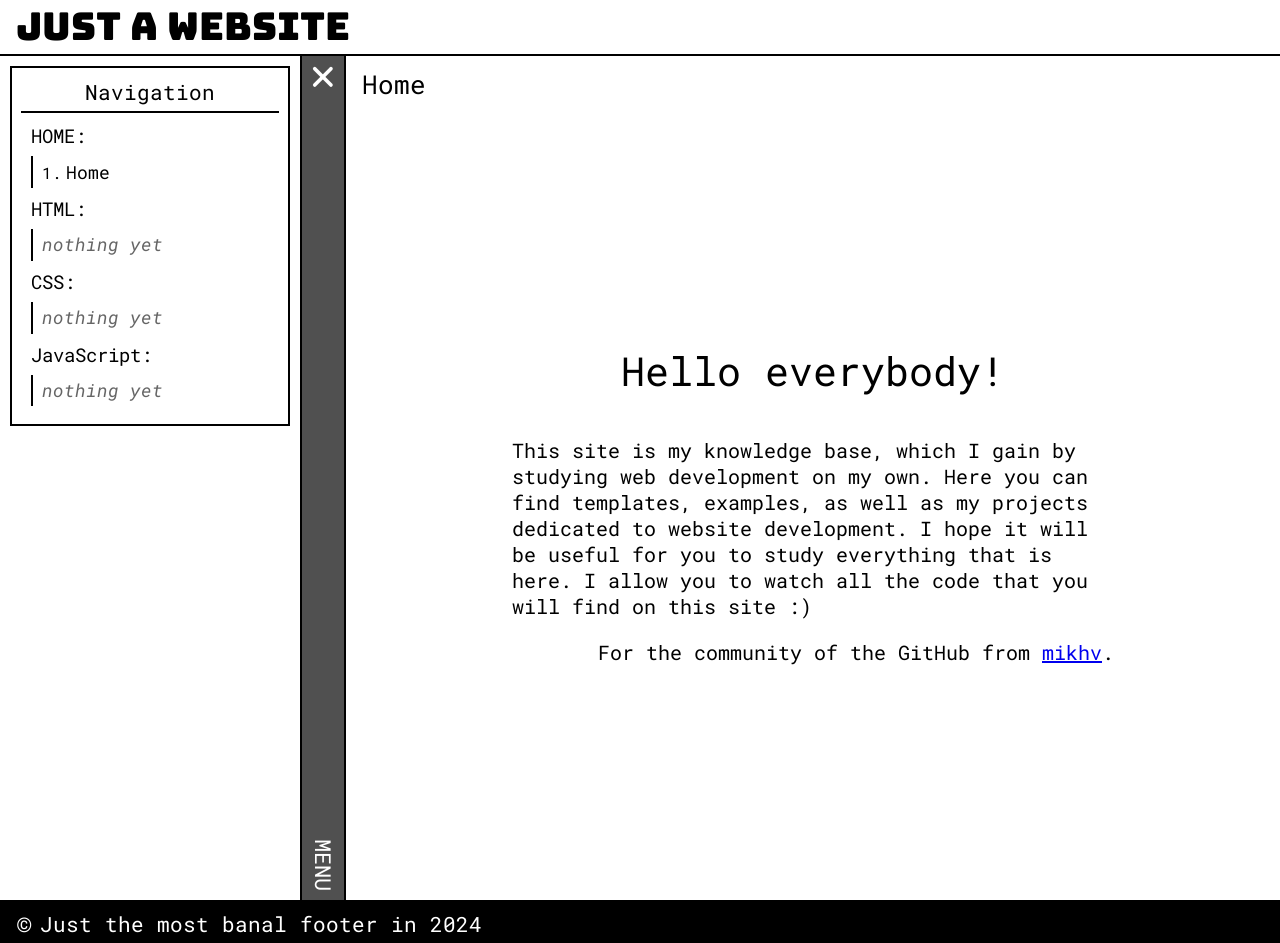
==== index.html @ 65122bac "Init commit" ====
<!DOCTYPE html>
<html lang="en">
<head>
    <meta charset="UTF-8">
    <meta name="viewport" content="width=device-width, initial-scale=1.0">
    <title>It's just a website</title>
</head>
<body>
    <script src="scripts/index.js"></script>
</body>
</html>
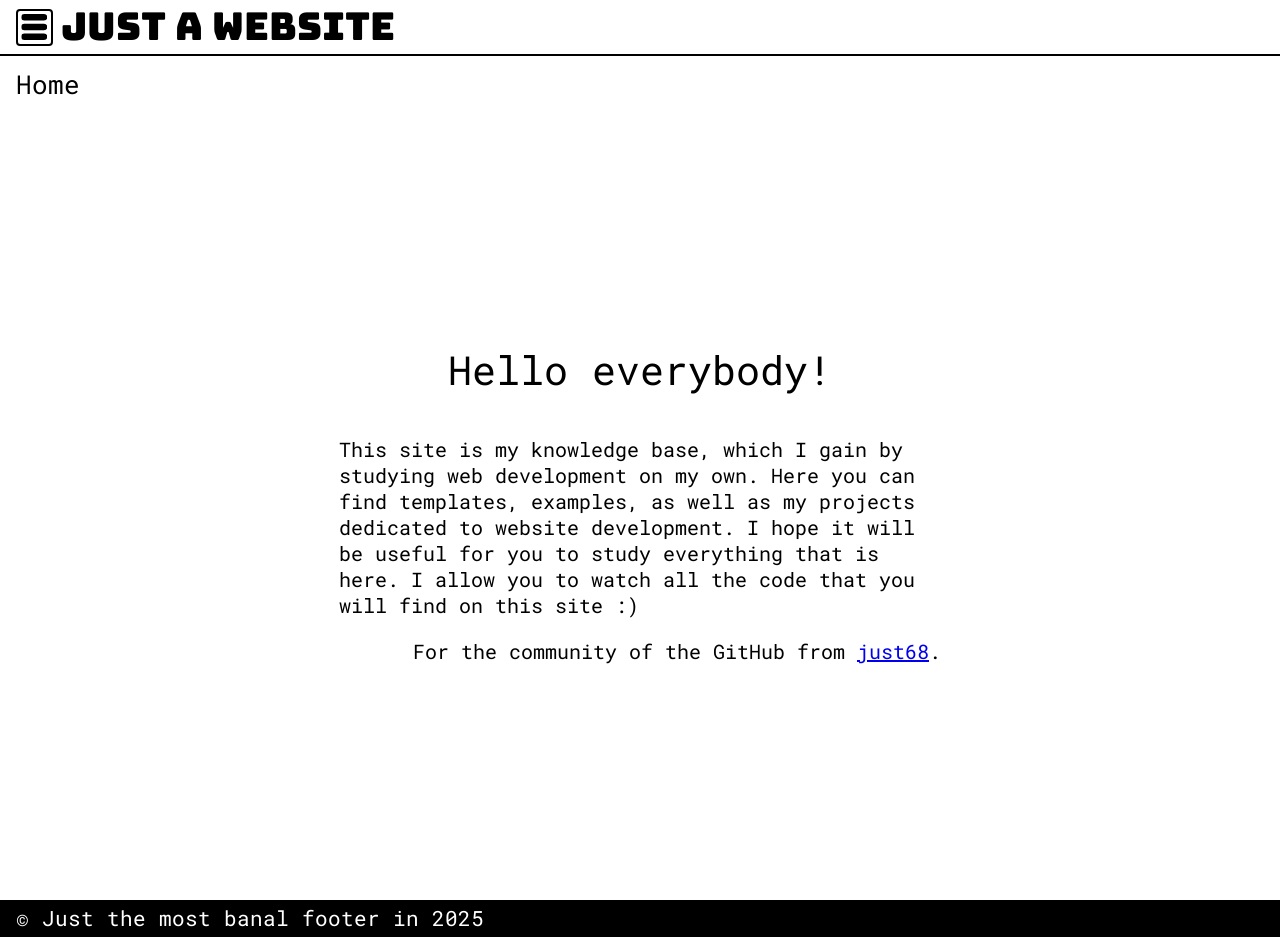
==== commit 898d0bf1: "The big update" ====
--- a/index.html
+++ b/index.html
@@ -1,11 +1,50 @@
-<!DOCTYPE html>
-<html lang="en">
-<head>
-    <meta charset="UTF-8">
-    <meta name="viewport" content="width=device-width, initial-scale=1.0">
-    <title>It's just a website</title>
-</head>
-<body>
-    <script src="scripts/index.js"></script>
-</body>
+<!DOCTYPE html>
+<html lang="en">
+<head>
+    <link rel="apple-touch-icon" sizes="180x180" href="assets/icons/favicon/apple-touch-icon.png">
+    <link rel="icon" type="image/png" sizes="32x32" href="assets/icons/favicon/favicon-32x32.png">
+    <link rel="icon" type="image/png" sizes="16x16" href="assets/icons/favicon/favicon-16x16.png">
+    <link rel="manifest" href="assets/icons/favicon/site.webmanifest">
+    <link rel="preconnect" href="https://fonts.googleapis.com">
+    <link rel="preconnect" href="https://fonts.gstatic.com" crossorigin>
+    <link href="https://fonts.googleapis.com/css2?family=Bungee&family=Roboto+Mono:ital,wght@0,100..700;1,100..700&display=swap" rel="stylesheet">
+    <link rel="stylesheet" href="styles/main.css">
+    <link rel="stylesheet" href="styles/pages_style.css">
+    <link rel="stylesheet" class="page-link-elem">
+    <meta charset="UTF-8">
+    <meta name="viewport" content="width=device-width, initial-scale=1.0">
+    <title>It`s just a website</title>
+</head>
+<body>
+    <header>
+        <div class="header-inner">
+            <div class="header-inner__sidebar-toggle">
+                <img src="assets/icons/close_menu_icon_24.svg" alt class="sidebar-toggle__icon sidebar-toggle__close-icon">
+                <img src="assets/icons/menu_icon_24.svg" alt class="sidebar-toggle__icon sidebar-toggle__open-icon">
+            </div>
+            <p class="header-inner__logo">JUST A WEBSITE</p>
+        </div>
+        <div class="header-inner-shadow"></div>
+    </header>
+    <main>
+        <aside class="sidebar">
+            <div class="sidebar__section">
+                <p class="sidebar-section__title">Navigation</p>
+                <nav class="sidebar-section__inner nav"></nav>
+                <p class="sidebar-section__info">sections are updated over time</p>
+            </div>
+        </aside>
+        <div class="sidebar-shadow"></div>
+        <div class="page-wrapper">
+            <div class="page-wrapper__page">
+                <p class="page-wrapper__page-title"></p>
+                <div class="page-wrapper__page-content"></div>
+            </div>
+            <footer>
+                <p class="copyright">&copy; Just the most banal footer in 2025</p>
+            </footer>
+        </div>
+    </main>
+    <script src="scripts/index.js" type="module"></script>
+</body>
 </html>
--- a/styles/main.css
+++ b/styles/main.css
@@ -0,0 +1,194 @@
+/* common */
+* {
+  box-sizing: border-box;
+}
+html {
+  font-family: "Roboto Mono", monospace;
+  font-optical-sizing: auto;
+  font-weight: 400;
+  font-style: normal;
+}
+body, p {
+  margin: 0;
+}
+/* header */
+.header-inner {
+  position: fixed;
+  top: 0;
+  left: 0;
+  width: 100%;
+  display: flex;
+  flex-direction: row;
+  justify-content: flex-start;
+  align-items: center;
+  padding: 0.5em 1em;
+  background-color: rgb(255, 255, 255);
+  border-bottom: 2px solid rgb(0, 0, 0);
+  z-index: 999;
+}
+.header-inner__sidebar-toggle {
+  display: flex;
+  flex-direction: row;
+  width: 2.3em;
+  height: 2.3em;
+  margin-right: 0.5em;
+  border: 2px solid rgb(255, 255, 255);
+  border-radius: 4px;
+  transition: border 0.2s ease-in-out;
+  overflow: hidden;
+}
+.header-inner__sidebar-toggle:hover {
+  cursor: pointer;
+}
+.sidebar-toggle__icon {
+  width: auto;
+  height: 100%;
+  padding: 0.2em;
+  transition: transform 0.2s ease-in-out;
+}
+.header-inner__logo {
+  line-height: 1;
+  font-family: "Bungee", sans-serif;
+  font-weight: 400;
+  font-style: normal;
+  font-size: 2.4em;
+}
+/* main */
+main {
+  display: flex;
+  flex-direction: row;
+}
+.sidebar {
+  position: fixed;
+  width: 350px;
+  padding: 1em;
+  background-color: rgb(255, 255, 255);
+  border-right: 2px solid rgb(0, 0, 0);
+  transition: left 0.2s ease-in-out;
+  z-index: 99;
+  overflow-y: auto;
+}
+.sidebar-shadow {
+  transition: width 0.2s ease-in-out;
+}
+.sidebar__section {
+  margin-bottom: 1em;
+  border: 2px solid rgb(0, 0, 0);
+}
+.sidebar-section__title {
+  text-align: center;
+  padding: 0.35em 0.5em;
+  line-height: 1;
+  font-size: 1.4em;
+  font-weight: 600;
+  border-bottom: 2px solid rgb(0, 0, 0);
+}
+.sidebar-section__inner {
+  padding: 0.75em;
+}
+.sidebar-section__info {
+  margin-bottom: 1.25em;
+  padding: 0 1.25em;
+  text-align: center;
+  font-size: 0.7em;
+  opacity: 0.6;
+}
+.sidebar-section__info::before {
+  content: "(";
+}
+.sidebar-section__info::after {
+  content: ")";
+}
+.nav-list__title {
+  font-size: 1.2em;
+}
+.nav-list__title::after {
+  content: ':';
+}
+.nav-list__inner {
+  margin: 0.5em 0;
+  padding-left: 0.6em;
+  list-style-position: inside;
+  counter-reset: list;
+  border-left: 2px solid rgb(0, 0, 0);
+}
+.nav-list__inner-item {
+  padding: 0.25em 0;
+  font-size: 1.1em;
+  counter-increment: list;
+}
+.nav-list__inner-item:hover {
+  cursor: pointer;
+  text-decoration: underline;
+  transition: 0.2s ease-in-out;
+}
+.nav-list__inner-item::marker {
+  content: counter(list) '.';
+  font-size: 0.9em;
+}
+.nav-list__inner-item::before {
+  content: '';
+  display: inline-block;
+  width: 0.2em;
+}
+.nav-list__inner-item_inactive {
+  padding: 0.25em 0;
+  font-size: 1.1em;
+  opacity: 0.6;
+}
+.nav-list__inner-item_inactive:hover {
+  cursor: default;
+  text-decoration: none;
+}
+.nav-list__inner-item_inactive::marker {
+  content: '';
+}
+.nav-list__inner-item_inactive::before {
+  content: '';
+  display: none;
+}
+.page-wrapper {
+  flex-grow: 1;
+  display: flex;
+  flex-direction: column;
+}
+.page-wrapper__page {
+  display: flex;
+  flex-direction: column;
+  padding: 1em;
+}
+.page-wrapper__page-title {
+  margin-bottom: 1em;
+  line-height: 1;
+  font-size: 1.6em;
+}
+.page-wrapper__page-content {
+  flex-grow: 1;
+  display: flex;
+  flex-direction: column;
+}
+/* footer */
+footer {
+  padding: 0.5em 1em;
+  background-color: rgb(0, 0, 0);
+  color: rgb(255, 255, 255);
+}
+.copyright {
+  line-height: 1;
+  font-size: 1.3em;
+  color: rgb(255, 255, 255);
+}
+/* media [320 480 768 1024 1200+] */
+@media screen and (max-width: 480px) {
+  html {
+    font-size: 12px;
+  }
+  .sidebar {
+    width: 100vw;
+  }
+}
+/* @media screen and (max-width: 480px) {
+  html {
+    font-size: 10px;
+  }
+} */
--- a/styles/pages_style.css
+++ b/styles/pages_style.css
@@ -0,0 +1,3 @@
+.page-body {
+  flex-grow: 1;
+}
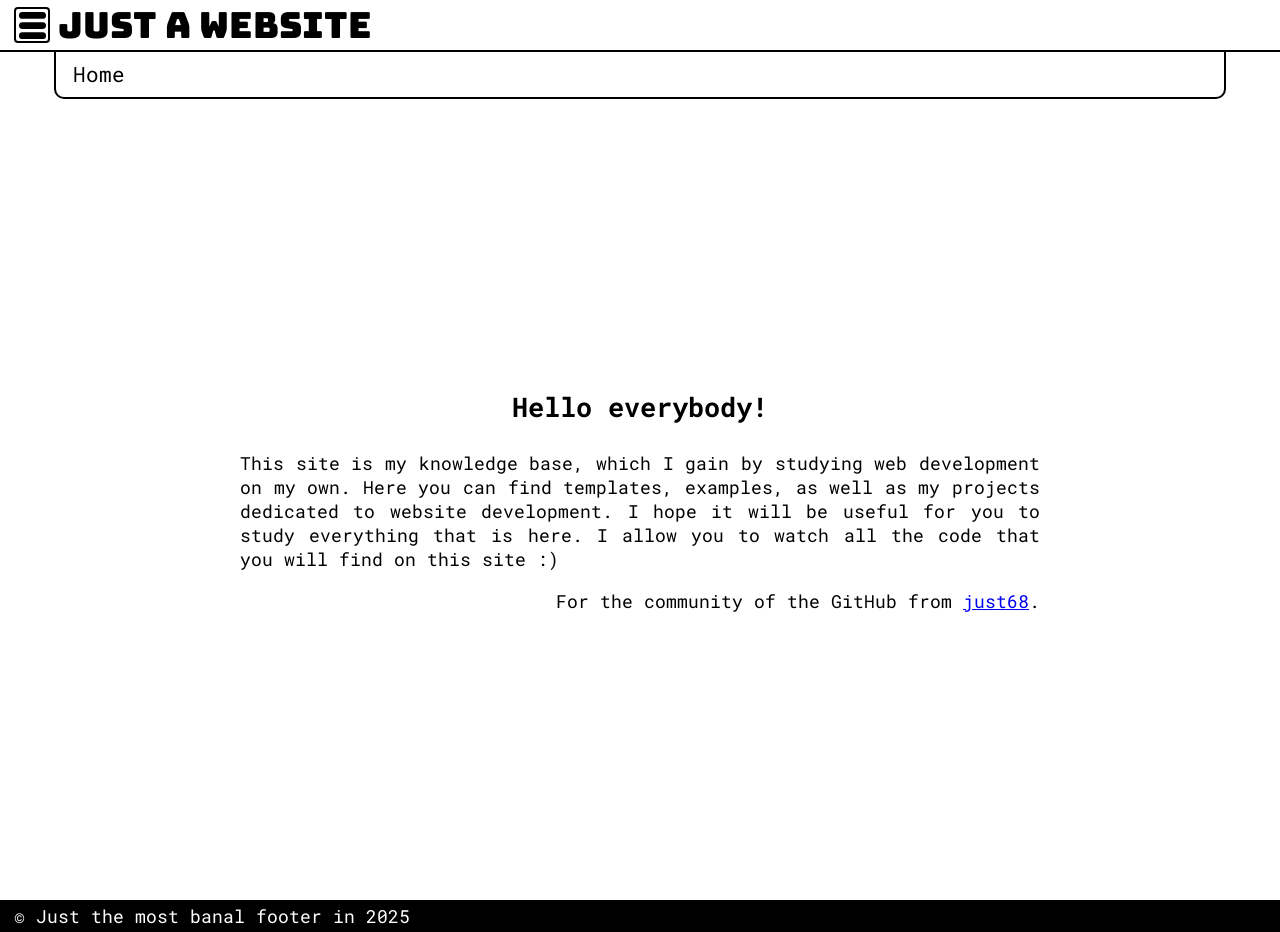
==== commit 51ed652b: "Another big update" ====
--- a/index.html
+++ b/index.html
@@ -9,35 +9,51 @@
     <link rel="preconnect" href="https://fonts.gstatic.com" crossorigin>
     <link href="https://fonts.googleapis.com/css2?family=Bungee&family=Roboto+Mono:ital,wght@0,100..700;1,100..700&display=swap" rel="stylesheet">
     <link rel="stylesheet" href="styles/main.css">
-    <link rel="stylesheet" href="styles/pages_style.css">
-    <link rel="stylesheet" class="page-link-elem">
+    <link rel="stylesheet" href="styles/pages-style.css">
+    <style class="page-styles-elem"></style>
     <meta charset="UTF-8">
     <meta name="viewport" content="width=device-width, initial-scale=1.0">
     <title>It`s just a website</title>
 </head>
 <body>
+    <div class="overlay">
+
+    </div>
     <header>
         <div class="header-inner">
             <div class="header-inner__sidebar-toggle">
-                <img src="assets/icons/close_menu_icon_24.svg" alt class="sidebar-toggle__icon sidebar-toggle__close-icon">
-                <img src="assets/icons/menu_icon_24.svg" alt class="sidebar-toggle__icon sidebar-toggle__open-icon">
+                <img src="assets/icons/close-menu-icon-24.svg" alt class="sidebar-toggle__icon sidebar-toggle__close-icon">
+                <img src="assets/icons/menu-icon-24.svg" alt class="sidebar-toggle__icon sidebar-toggle__open-icon">
             </div>
-            <p class="header-inner__logo">JUST A WEBSITE</p>
+            <h1 class="header-inner__logo">JUST A WEBSITE</h1>
         </div>
         <div class="header-inner-shadow"></div>
     </header>
     <main>
         <aside class="sidebar">
             <div class="sidebar__section">
-                <p class="sidebar-section__title">Navigation</p>
+                <h3 class="sidebar-section__title">Navigation</h3>
                 <nav class="sidebar-section__inner nav"></nav>
-                <p class="sidebar-section__info">sections are updated over time</p>
+                <h6 class="sidebar-section__info">sections are updated over time</h6>
+            </div>
+            <div class="sidebar__section">
+                <h3 class="sidebar-section__title">Contacts</h3>
+                <div class="sidebar-section__inner contacts">
+                    <div class="contacts__item">
+                        <p class="contacts__item-label">Email:</p>
+                        <p class="contacts__item-text">its.just68@mail.ru</p>
+                    </div>
+                    <div class="contacts__item">
+                        <p class="contacts__item-label">Phone:</p>
+                        <p class="contacts__item-text">haha not now bro :D</p>
+                    </div>
+                </div>
             </div>
         </aside>
         <div class="sidebar-shadow"></div>
         <div class="page-wrapper">
             <div class="page-wrapper__page">
-                <p class="page-wrapper__page-title"></p>
+                <h3 class="page-wrapper__page-title"></h3>
                 <div class="page-wrapper__page-content"></div>
             </div>
             <footer>
--- a/styles/main.css
+++ b/styles/main.css
@@ -4,11 +4,15 @@
 }
 html {
   font-family: "Roboto Mono", monospace;
+  font-size: 18px;
   font-optical-sizing: auto;
   font-weight: 400;
   font-style: normal;
 }
-body, p {
+body {
+  margin: 0;
+}
+p, a, h1, h2, h3, h4, h5, h6, li, label, strong {
   margin: 0;
 }
 /* header */
@@ -21,7 +25,7 @@
   flex-direction: row;
   justify-content: flex-start;
   align-items: center;
-  padding: 0.5em 1em;
+  padding: 0.4em 0.8em;
   background-color: rgb(255, 255, 255);
   border-bottom: 2px solid rgb(0, 0, 0);
   z-index: 999;
@@ -29,9 +33,9 @@
 .header-inner__sidebar-toggle {
   display: flex;
   flex-direction: row;
-  width: 2.3em;
-  height: 2.3em;
-  margin-right: 0.5em;
+  width: 2em;
+  height: 2em;
+  margin-right: 0.4em;
   border: 2px solid rgb(255, 255, 255);
   border-radius: 4px;
   transition: border 0.2s ease-in-out;
@@ -43,7 +47,7 @@
 .sidebar-toggle__icon {
   width: auto;
   height: 100%;
-  padding: 0.2em;
+  padding: 0.15em;
   transition: transform 0.2s ease-in-out;
 }
 .header-inner__logo {
@@ -51,7 +55,6 @@
   font-family: "Bungee", sans-serif;
   font-weight: 400;
   font-style: normal;
-  font-size: 2.4em;
 }
 /* main */
 main {
@@ -60,37 +63,41 @@
 }
 .sidebar {
   position: fixed;
-  width: 350px;
-  padding: 1em;
+  min-width: 350px;
+  max-width: 350px;
+  padding: 0.8em;
+  display: flex;
+  flex-direction: column;
+  gap: 0.8em;
   background-color: rgb(255, 255, 255);
   border-right: 2px solid rgb(0, 0, 0);
   transition: left 0.2s ease-in-out;
-  z-index: 99;
+  z-index: 999;
   overflow-y: auto;
 }
 .sidebar-shadow {
-  transition: width 0.2s ease-in-out;
+  transition: min-width 0.2s ease-in-out;
 }
 .sidebar__section {
-  margin-bottom: 1em;
   border: 2px solid rgb(0, 0, 0);
 }
 .sidebar-section__title {
   text-align: center;
-  padding: 0.35em 0.5em;
+  padding: 0.4em 0.8em;
   line-height: 1;
-  font-size: 1.4em;
-  font-weight: 600;
   border-bottom: 2px solid rgb(0, 0, 0);
 }
 .sidebar-section__inner {
-  padding: 0.75em;
+  padding: 0.8em;
+  display: flex;
+  flex-direction: column;
+  gap: 0.8em;
 }
 .sidebar-section__info {
-  margin-bottom: 1.25em;
-  padding: 0 1.25em;
   text-align: center;
-  font-size: 0.7em;
+  font-weight: normal;
+  padding: 0.8em;
+  padding-top: 0;
   opacity: 0.6;
 }
 .sidebar-section__info::before {
@@ -99,22 +106,22 @@
 .sidebar-section__info::after {
   content: ")";
 }
+/* nav */
 .nav-list__title {
-  font-size: 1.2em;
+  margin-bottom: 0.4em;
 }
 .nav-list__title::after {
   content: ':';
 }
 .nav-list__inner {
-  margin: 0.5em 0;
+  margin: 0;
   padding-left: 0.6em;
   list-style-position: inside;
   counter-reset: list;
   border-left: 2px solid rgb(0, 0, 0);
 }
 .nav-list__inner-item {
-  padding: 0.25em 0;
-  font-size: 1.1em;
+  padding: 0.3em 0;
   counter-increment: list;
 }
 .nav-list__inner-item:hover {
@@ -124,16 +131,15 @@
 }
 .nav-list__inner-item::marker {
   content: counter(list) '.';
-  font-size: 0.9em;
 }
 .nav-list__inner-item::before {
   content: '';
   display: inline-block;
-  width: 0.2em;
+  width: 0.15em;
 }
 .nav-list__inner-item_inactive {
-  padding: 0.25em 0;
-  font-size: 1.1em;
+  padding: 0.3em 0;
+  font-size: 1em;
   opacity: 0.6;
 }
 .nav-list__inner-item_inactive:hover {
@@ -147,48 +153,62 @@
   content: '';
   display: none;
 }
+/* contacts */
+.contacts__item {
+  display: flex;
+  flex-direction: row;
+  justify-content: space-between;
+  gap: 0.4em;
+}
+.contacts__item-label {
+  opacity: 0.6;
+}
+/* page */
 .page-wrapper {
   flex-grow: 1;
   display: flex;
   flex-direction: column;
 }
 .page-wrapper__page {
-  display: flex;
-  flex-direction: column;
-  padding: 1em;
+  margin: 0 auto;
+  padding: 0.8em;
+  padding-top: 0;
+  width: 100%;
+  max-width: 1200px;
+  display: flex;
+  flex-direction: column;
 }
 .page-wrapper__page-title {
-  margin-bottom: 1em;
-  line-height: 1;
-  font-size: 1.6em;
+  margin-bottom: 0.8em;
+  padding: 0.4em 0.8em;
+  font-weight: normal;
+  border-left: 2px solid rgb(0, 0, 0);
+  border-right: 2px solid rgb(0, 0, 0);
+  border-bottom: 2px solid rgb(0, 0, 0);
+  border-bottom-left-radius: 10px;
+  border-bottom-right-radius: 10px;
 }
 .page-wrapper__page-content {
   flex-grow: 1;
   display: flex;
-  flex-direction: column;
 }
 /* footer */
 footer {
-  padding: 0.5em 1em;
+  padding: 0.4em 0.8em;
   background-color: rgb(0, 0, 0);
   color: rgb(255, 255, 255);
 }
 .copyright {
   line-height: 1;
-  font-size: 1.3em;
   color: rgb(255, 255, 255);
 }
 /* media [320 480 768 1024 1200+] */
 @media screen and (max-width: 480px) {
   html {
-    font-size: 12px;
+    font-size: 15px;
   }
   .sidebar {
-    width: 100vw;
+    min-width: 100vw;
+    max-width: 100vw;
   }
-}
-/* @media screen and (max-width: 480px) {
-  html {
-    font-size: 10px;
-  }
-} */+}
--- a/styles/pages-style.css
+++ b/styles/pages-style.css
@@ -0,0 +1,14 @@
+.page-body {
+  flex-grow: 1;
+}
+.page-body > h3 {
+
+}
+.page-body > p {
+  text-align: justify;
+  margin: 0.8em 0;
+}
+.page-body > p span {
+  display: inline-block;
+  width: 1em;
+}
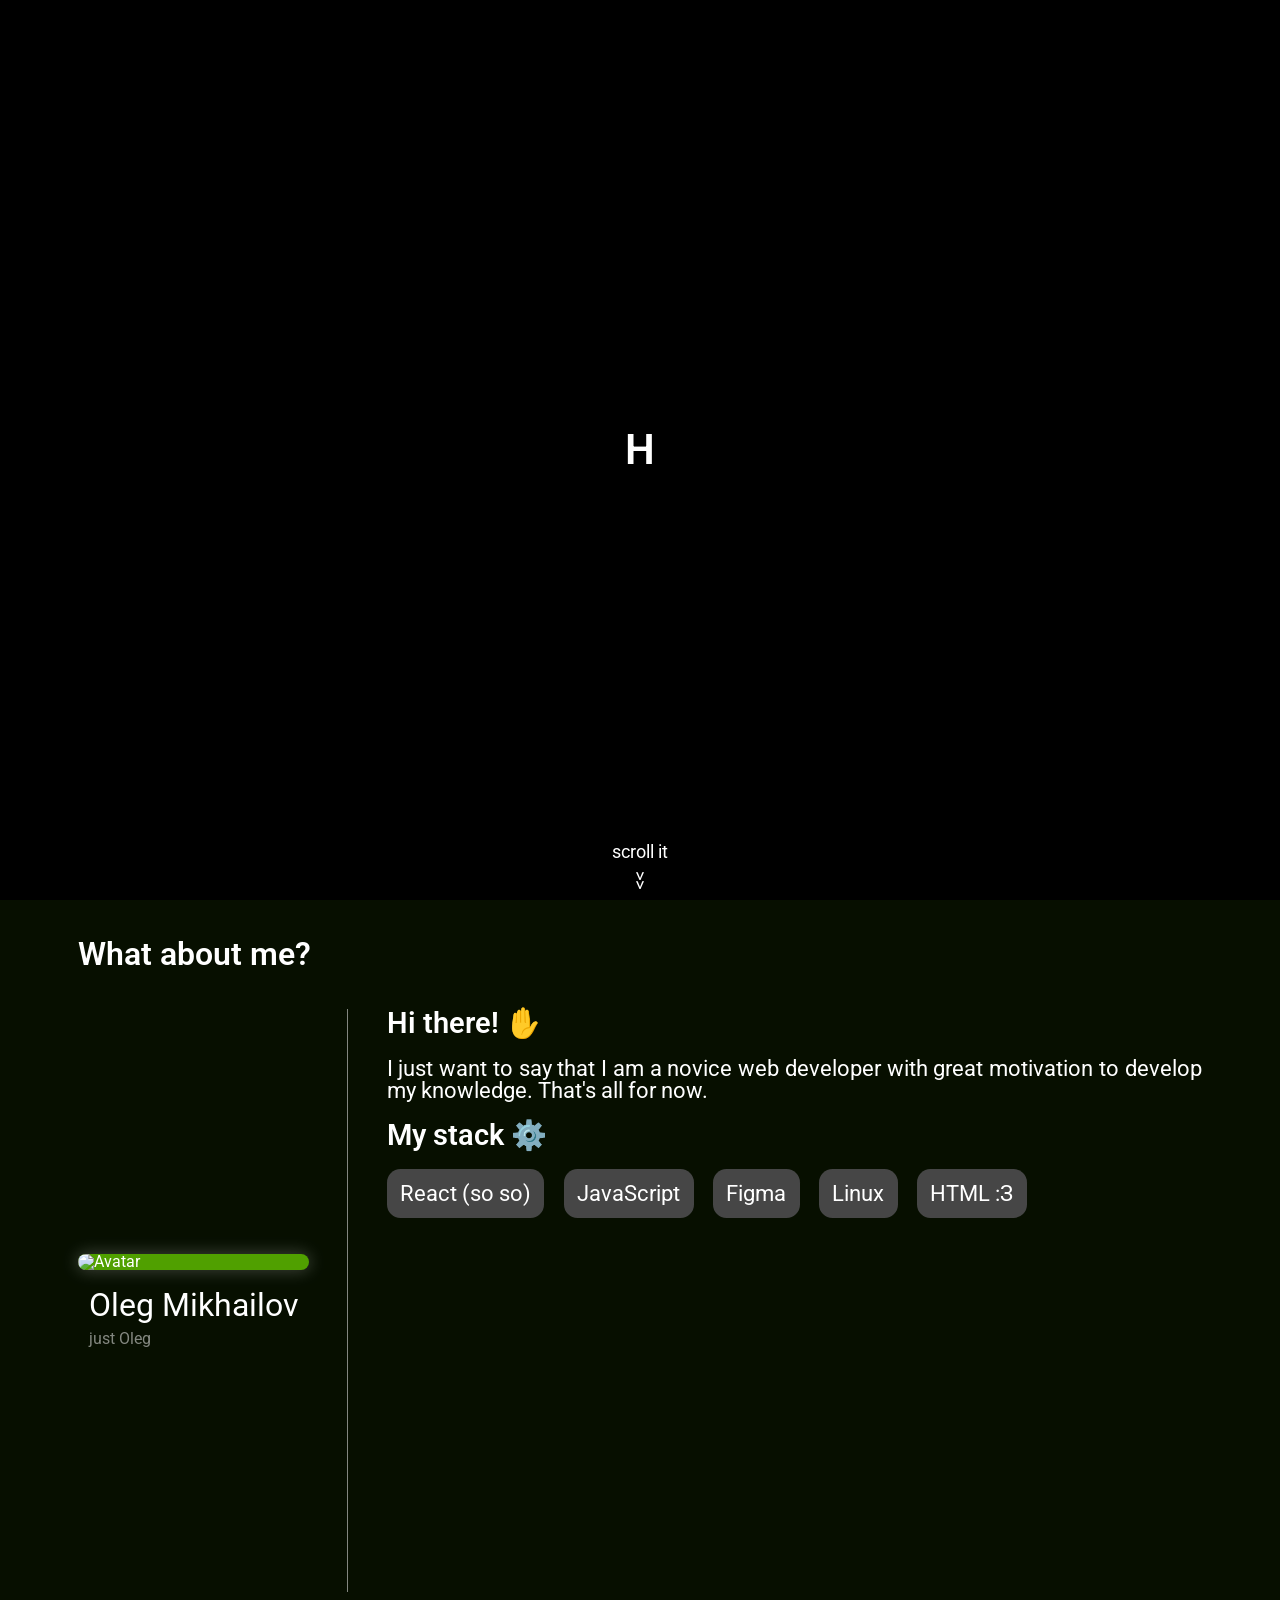
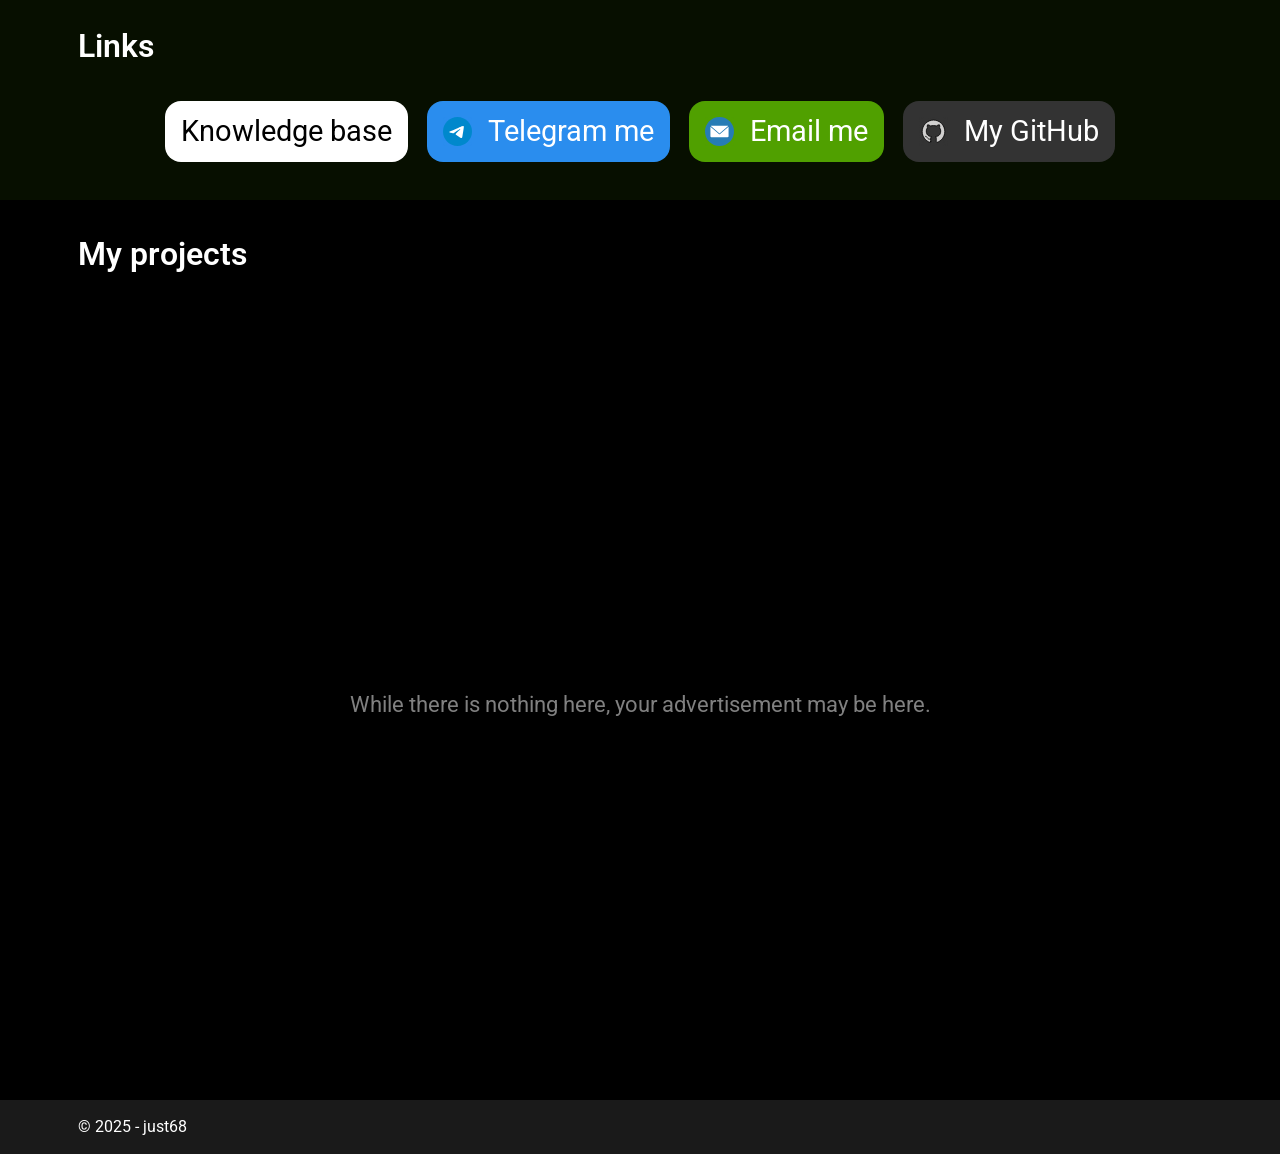
==== commit 86e448f3: "Init commit" ====
--- a/index.html
+++ b/index.html
@@ -1,66 +1,97 @@
-<!DOCTYPE html>
-<html lang="en">
-<head>
-    <link rel="apple-touch-icon" sizes="180x180" href="assets/icons/favicon/apple-touch-icon.png">
-    <link rel="icon" type="image/png" sizes="32x32" href="assets/icons/favicon/favicon-32x32.png">
-    <link rel="icon" type="image/png" sizes="16x16" href="assets/icons/favicon/favicon-16x16.png">
-    <link rel="manifest" href="assets/icons/favicon/site.webmanifest">
-    <link rel="preconnect" href="https://fonts.googleapis.com">
-    <link rel="preconnect" href="https://fonts.gstatic.com" crossorigin>
-    <link href="https://fonts.googleapis.com/css2?family=Bungee&family=Roboto+Mono:ital,wght@0,100..700;1,100..700&display=swap" rel="stylesheet">
-    <link rel="stylesheet" href="styles/main.css">
-    <link rel="stylesheet" href="styles/pages-style.css">
-    <style class="page-styles-elem"></style>
-    <meta charset="UTF-8">
-    <meta name="viewport" content="width=device-width, initial-scale=1.0">
-    <title>It`s just a website</title>
-</head>
-<body>
-    <div class="overlay">
-
-    </div>
-    <header>
-        <div class="header-inner">
-            <div class="header-inner__sidebar-toggle">
-                <img src="assets/icons/close-menu-icon-24.svg" alt class="sidebar-toggle__icon sidebar-toggle__close-icon">
-                <img src="assets/icons/menu-icon-24.svg" alt class="sidebar-toggle__icon sidebar-toggle__open-icon">
-            </div>
-            <h1 class="header-inner__logo">JUST A WEBSITE</h1>
-        </div>
-        <div class="header-inner-shadow"></div>
-    </header>
-    <main>
-        <aside class="sidebar">
-            <div class="sidebar__section">
-                <h3 class="sidebar-section__title">Navigation</h3>
-                <nav class="sidebar-section__inner nav"></nav>
-                <h6 class="sidebar-section__info">sections are updated over time</h6>
-            </div>
-            <div class="sidebar__section">
-                <h3 class="sidebar-section__title">Contacts</h3>
-                <div class="sidebar-section__inner contacts">
-                    <div class="contacts__item">
-                        <p class="contacts__item-label">Email:</p>
-                        <p class="contacts__item-text">its.just68@mail.ru</p>
-                    </div>
-                    <div class="contacts__item">
-                        <p class="contacts__item-label">Phone:</p>
-                        <p class="contacts__item-text">haha not now bro :D</p>
-                    </div>
-                </div>
-            </div>
-        </aside>
-        <div class="sidebar-shadow"></div>
-        <div class="page-wrapper">
-            <div class="page-wrapper__page">
-                <h3 class="page-wrapper__page-title"></h3>
-                <div class="page-wrapper__page-content"></div>
-            </div>
-            <footer>
-                <p class="copyright">&copy; Just the most banal footer in 2025</p>
-            </footer>
-        </div>
-    </main>
-    <script src="scripts/index.js" type="module"></script>
-</body>
+<!DOCTYPE html>
+<html lang="en">
+<head>
+    <meta charset="UTF-8">
+    <meta name="viewport" content="width=device-width, initial-scale=1.0">
+    <link rel="apple-touch-icon" sizes="180x180" href="assets/icons/favicon/apple-touch-icon.png">
+    <link rel="icon" type="image/png" sizes="32x32" href="assets/icons/favicon/favicon-32x32.png">
+    <link rel="icon" type="image/png" sizes="16x16" href="assets/icons/favicon/favicon-16x16.png">
+    <link rel="manifest" href="assets/icons/favicon/site.webmanifest">
+    <link rel="preconnect" href="https://fonts.googleapis.com">
+    <link rel="preconnect" href="https://fonts.gstatic.com" crossorigin>
+    <link href="https://fonts.googleapis.com/css2?family=Roboto:ital,wght@0,100..900;1,100..900&display=swap" rel="stylesheet">
+    <link rel="stylesheet" href="styles/main.css">
+    <title>It`s just a website</title>
+</head>
+<body>
+    <canvas class="canvas"></canvas>
+    <div class="page">
+        <main class="main">
+            <section class="section section--hero">
+                <div class="section__inner section__inner--hero">
+                    <h1 class="typewriter"></h1>
+                    <p class="scroll-indicator">scroll it<br><span class="scroll-indicator__arrow">>></span></p>
+                </div>
+            </section>
+            <section class="section section--about">
+                <div class="section__inner section__inner--about">
+                    <h1 class="section__title">What about me?</h1>
+                    <div class="about">
+                        <div class="about__left">
+                            <div class="about__left-inner">
+                                <img src="https://avatars.githubusercontent.com/u/147768573" alt="Avatar" title="It`s me" class="about__avatar">
+                                <div class="about__name">
+                                    <p class="about__name-text">Oleg Mikhailov</p>
+                                    <p class="about__name-subtext">just Oleg</p>
+                                </div>
+                            </div>
+
+                        </div>
+                        <div class="about__separator about__separator--vertical"></div>
+                        <div class="about__separator about__separator--horizontal"></div>
+                        <div class="about__right">
+                            <div class="about__right-inner">
+                                <p class="about__subtitle about__subtitle--greeting">Hi there! <span class="about__emoji">✋</span></p>
+                                <p class="about__text">I just want to say that I am a novice web developer with great motivation to develop my knowledge. That's all for now.</p>
+                                <p class="about__subtitle about__subtitle--stack">My stack <span class="about__emoji">⚙️</span></p>
+                                <div class="stack">
+                                    <p class="stack__item">React (so so)</p>
+                                    <p class="stack__item">JavaScript</p>
+                                    <p class="stack__item">Figma</p>
+                                    <p class="stack__item">Linux</p>
+                                    <p class="stack__item">HTML :З</p>
+                                </div>
+                            </div>
+                        </div>
+                        <div class="about__separator about__separator--horizontal"></div>
+                    </div>
+                    <h1 class="section__title">Links</h1>
+                    <div class="links">
+                        <a href="/" class="link link--knowledge-base">
+                            <p class="link__text">Knowledge base</p>
+                        </a>
+                        <a href="https://t.me/nowyouhavemynickname" class="link link--telegram">
+                            <img src="assets/icons/telegram.svg" alt="hi" class="link__icon">
+                            <p class="link__text">Telegram me</p>
+                        </a>
+                        <a href="mailto:its.just68@mail.ru" class="link link--email">
+                            <img src="assets/icons/mail.svg" alt="hi" class="link__icon">
+                            <p class="link__text">Email me</p>
+                        </a>
+                        <a href="https://github.com/just68" class="link link--github">
+                            <img src="assets/icons/github.svg" alt="hi" class="link__icon">
+                            <p class="link__text">My GitHub</p>
+                        </a>
+                    </div>
+                </div>
+            </section>
+            <section class="section section--projects">
+                <div class="section__inner section__inner--projects">
+                    <h1 class="section__title">My projects</h1>
+                    <div class="projects">
+                        <p class="projects__placeholder">While there is nothing here, your advertisement may be here.</p>
+                    </div>
+                </div>
+            </section>
+        </main>
+        <footer class="footer">
+            <div class="footer__inner">
+                <p class="footer__copyright">&copy; 2025 - just68</p>
+            </div>
+        </footer>
+    </div>
+    <script src="scripts/canvas-animation.js"></script>
+    <script src="scripts/scroll-magnet.js"></script>
+    <script src="scripts/typewriter.js"></script>
+</body>
 </html>
--- a/styles/main.css
+++ b/styles/main.css
@@ -1,214 +1,6 @@
-/* common */
-* {
-  box-sizing: border-box;
-}
-html {
-  font-family: "Roboto Mono", monospace;
-  font-size: 18px;
-  font-optical-sizing: auto;
-  font-weight: 400;
-  font-style: normal;
-}
-body {
-  margin: 0;
-}
-p, a, h1, h2, h3, h4, h5, h6, li, label, strong {
-  margin: 0;
-}
-/* header */
-.header-inner {
-  position: fixed;
-  top: 0;
-  left: 0;
-  width: 100%;
-  display: flex;
-  flex-direction: row;
-  justify-content: flex-start;
-  align-items: center;
-  padding: 0.4em 0.8em;
-  background-color: rgb(255, 255, 255);
-  border-bottom: 2px solid rgb(0, 0, 0);
-  z-index: 999;
-}
-.header-inner__sidebar-toggle {
-  display: flex;
-  flex-direction: row;
-  width: 2em;
-  height: 2em;
-  margin-right: 0.4em;
-  border: 2px solid rgb(255, 255, 255);
-  border-radius: 4px;
-  transition: border 0.2s ease-in-out;
-  overflow: hidden;
-}
-.header-inner__sidebar-toggle:hover {
-  cursor: pointer;
-}
-.sidebar-toggle__icon {
-  width: auto;
-  height: 100%;
-  padding: 0.15em;
-  transition: transform 0.2s ease-in-out;
-}
-.header-inner__logo {
-  line-height: 1;
-  font-family: "Bungee", sans-serif;
-  font-weight: 400;
-  font-style: normal;
-}
-/* main */
-main {
-  display: flex;
-  flex-direction: row;
-}
-.sidebar {
-  position: fixed;
-  min-width: 350px;
-  max-width: 350px;
-  padding: 0.8em;
-  display: flex;
-  flex-direction: column;
-  gap: 0.8em;
-  background-color: rgb(255, 255, 255);
-  border-right: 2px solid rgb(0, 0, 0);
-  transition: left 0.2s ease-in-out;
-  z-index: 999;
-  overflow-y: auto;
-}
-.sidebar-shadow {
-  transition: min-width 0.2s ease-in-out;
-}
-.sidebar__section {
-  border: 2px solid rgb(0, 0, 0);
-}
-.sidebar-section__title {
-  text-align: center;
-  padding: 0.4em 0.8em;
-  line-height: 1;
-  border-bottom: 2px solid rgb(0, 0, 0);
-}
-.sidebar-section__inner {
-  padding: 0.8em;
-  display: flex;
-  flex-direction: column;
-  gap: 0.8em;
-}
-.sidebar-section__info {
-  text-align: center;
-  font-weight: normal;
-  padding: 0.8em;
-  padding-top: 0;
-  opacity: 0.6;
-}
-.sidebar-section__info::before {
-  content: "(";
-}
-.sidebar-section__info::after {
-  content: ")";
-}
-/* nav */
-.nav-list__title {
-  margin-bottom: 0.4em;
-}
-.nav-list__title::after {
-  content: ':';
-}
-.nav-list__inner {
-  margin: 0;
-  padding-left: 0.6em;
-  list-style-position: inside;
-  counter-reset: list;
-  border-left: 2px solid rgb(0, 0, 0);
-}
-.nav-list__inner-item {
-  padding: 0.3em 0;
-  counter-increment: list;
-}
-.nav-list__inner-item:hover {
-  cursor: pointer;
-  text-decoration: underline;
-  transition: 0.2s ease-in-out;
-}
-.nav-list__inner-item::marker {
-  content: counter(list) '.';
-}
-.nav-list__inner-item::before {
-  content: '';
-  display: inline-block;
-  width: 0.15em;
-}
-.nav-list__inner-item_inactive {
-  padding: 0.3em 0;
-  font-size: 1em;
-  opacity: 0.6;
-}
-.nav-list__inner-item_inactive:hover {
-  cursor: default;
-  text-decoration: none;
-}
-.nav-list__inner-item_inactive::marker {
-  content: '';
-}
-.nav-list__inner-item_inactive::before {
-  content: '';
-  display: none;
-}
-/* contacts */
-.contacts__item {
-  display: flex;
-  flex-direction: row;
-  justify-content: space-between;
-  gap: 0.4em;
-}
-.contacts__item-label {
-  opacity: 0.6;
-}
-/* page */
-.page-wrapper {
-  flex-grow: 1;
-  display: flex;
-  flex-direction: column;
-}
-.page-wrapper__page {
-  margin: 0 auto;
-  padding: 0.8em;
-  padding-top: 0;
-  width: 100%;
-  max-width: 1200px;
-  display: flex;
-  flex-direction: column;
-}
-.page-wrapper__page-title {
-  margin-bottom: 0.8em;
-  padding: 0.4em 0.8em;
-  font-weight: normal;
-  border-left: 2px solid rgb(0, 0, 0);
-  border-right: 2px solid rgb(0, 0, 0);
-  border-bottom: 2px solid rgb(0, 0, 0);
-  border-bottom-left-radius: 10px;
-  border-bottom-right-radius: 10px;
-}
-.page-wrapper__page-content {
-  flex-grow: 1;
-  display: flex;
-}
-/* footer */
-footer {
-  padding: 0.4em 0.8em;
-  background-color: rgb(0, 0, 0);
-  color: rgb(255, 255, 255);
-}
-.copyright {
-  line-height: 1;
-  color: rgb(255, 255, 255);
-}
-/* media [320 480 768 1024 1200+] */
-@media screen and (max-width: 480px) {
-  html {
-    font-size: 15px;
-  }
-  .sidebar {
-    min-width: 100vw;
-    max-width: 100vw;
-  }
-}+@import url("base/reset.css");
+@import url("base/default.css");
+@import url("animation/animation.css");
+@import url("sections/hero.css");
+@import url("sections/about.css");
+@import url("sections/projects.css");
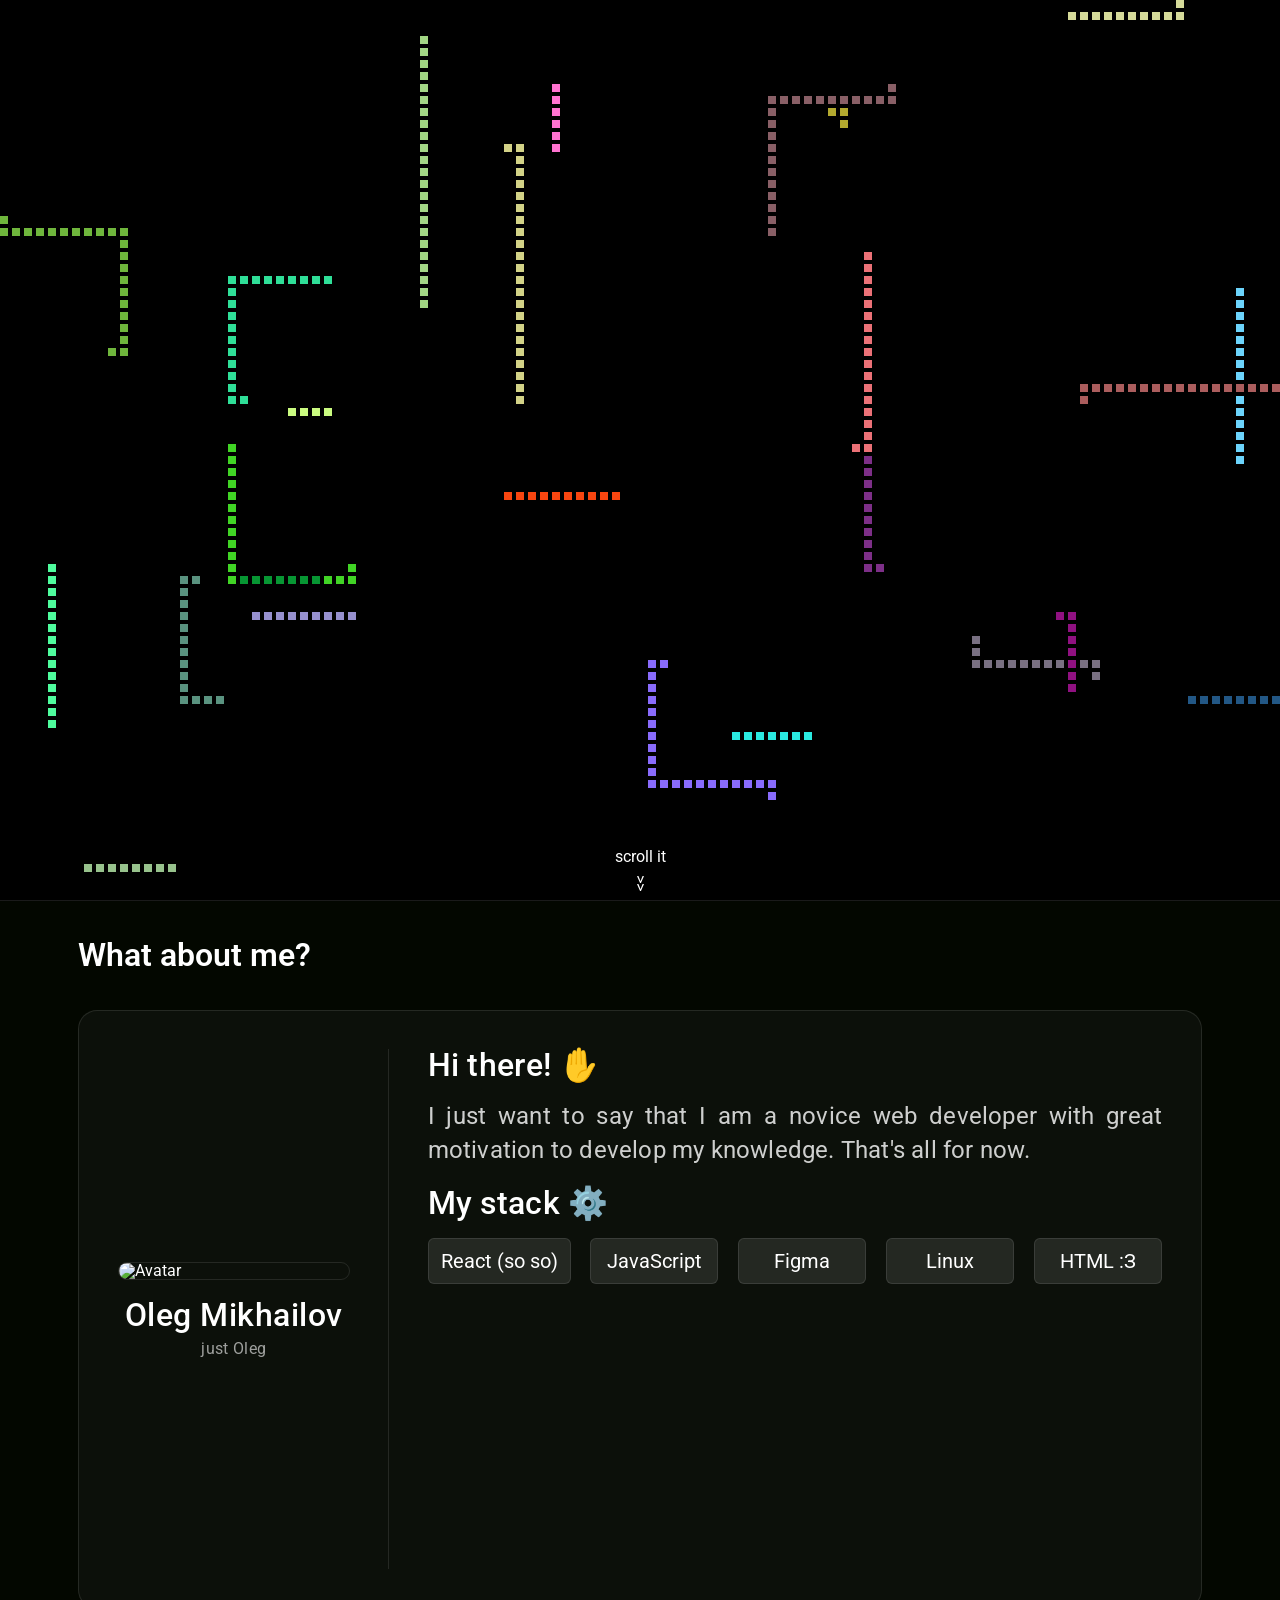
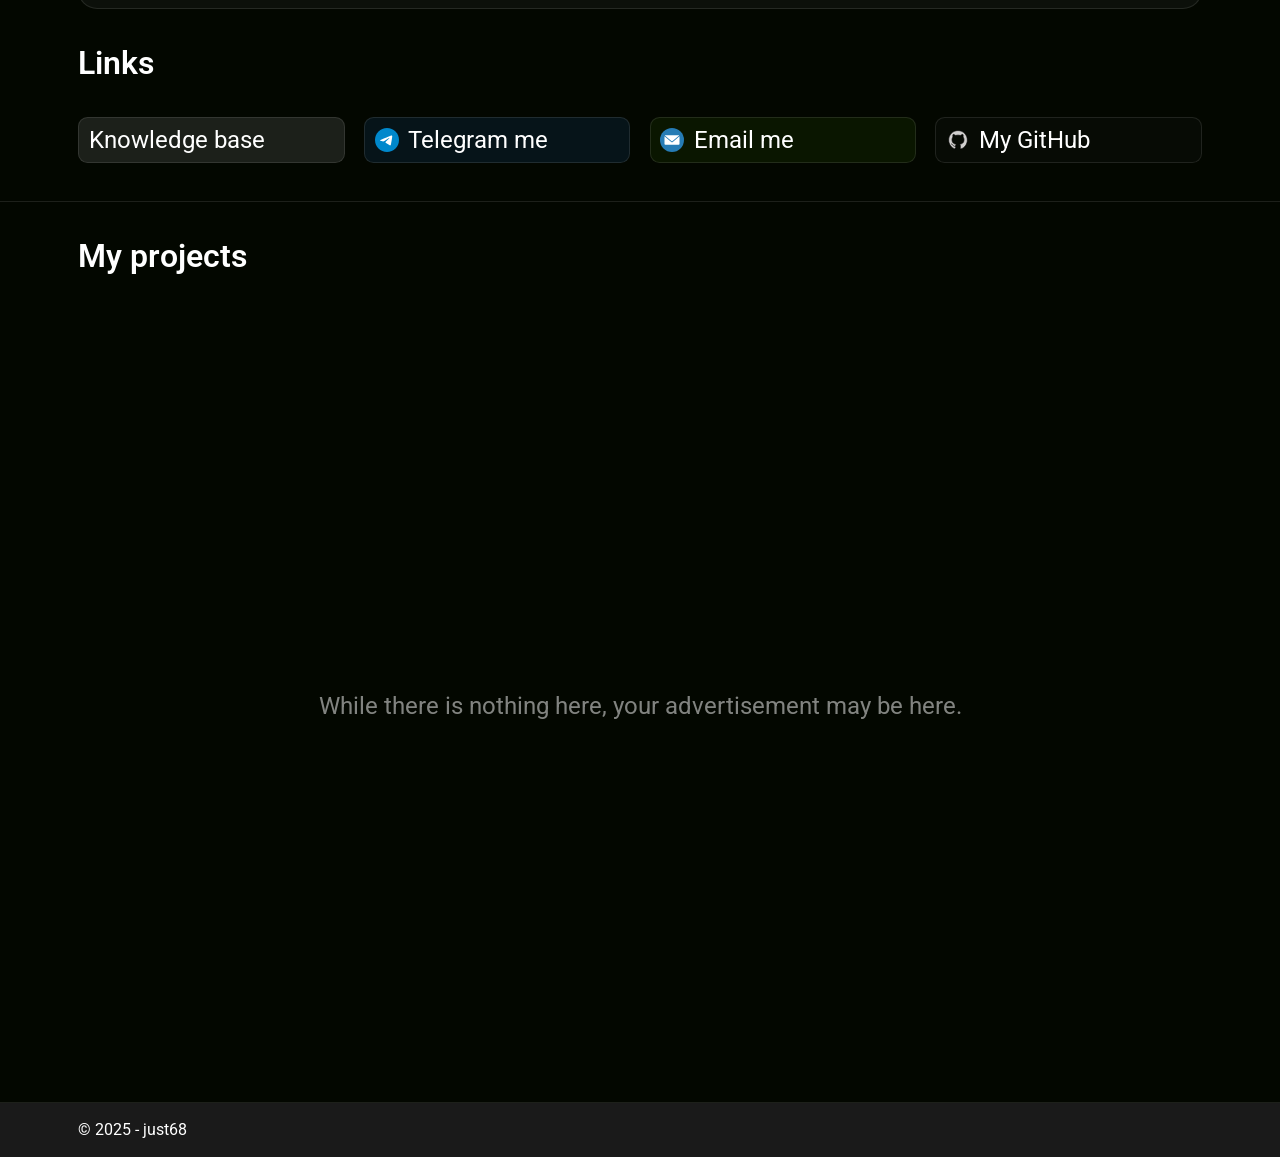
==== commit 9ab4e747: "Changes in style" ====
--- a/index.html
+++ b/index.html
@@ -19,20 +19,20 @@
         <main class="main">
             <section class="section section--hero">
                 <div class="section__inner section__inner--hero">
-                    <h1 class="typewriter"></h1>
-                    <p class="scroll-indicator">scroll it<br><span class="scroll-indicator__arrow">>></span></p>
+                    <h1 class="font--biggest typewriter"></h1>
+                    <p class="font--small scroll-indicator">scroll it<br><span class="scroll-indicator__arrow">>></span></p>
                 </div>
             </section>
             <section class="section section--about">
                 <div class="section__inner section__inner--about">
-                    <h1 class="section__title">What about me?</h1>
+                    <h1 class="font--biggest section__title">What about me?</h1>
                     <div class="about">
                         <div class="about__left">
                             <div class="about__left-inner">
                                 <img src="https://avatars.githubusercontent.com/u/147768573" alt="Avatar" title="It`s me" class="about__avatar">
                                 <div class="about__name">
-                                    <p class="about__name-text">Oleg Mikhailov</p>
-                                    <p class="about__name-subtext">just Oleg</p>
+                                    <p class="font--biggest about__name-text">Oleg Mikhailov</p>
+                                    <p class="font--small about__name-subtext">just Oleg</p>
                                 </div>
                             </div>
 
@@ -41,52 +41,52 @@
                         <div class="about__separator about__separator--horizontal"></div>
                         <div class="about__right">
                             <div class="about__right-inner">
-                                <p class="about__subtitle about__subtitle--greeting">Hi there! <span class="about__emoji">✋</span></p>
-                                <p class="about__text">I just want to say that I am a novice web developer with great motivation to develop my knowledge. That's all for now.</p>
-                                <p class="about__subtitle about__subtitle--stack">My stack <span class="about__emoji">⚙️</span></p>
+                                <p class="font--big about__subtitle about__subtitle--greeting">Hi there! <span class="about__emoji">✋</span></p>
+                                <p class="font--normal about__text">I just want to say that I am a novice web developer with great motivation to develop my knowledge. That's all for now.</p>
+                                <p class="font--big about__subtitle about__subtitle--stack">My stack <span class="about__emoji">⚙️</span></p>
                                 <div class="stack">
-                                    <p class="stack__item">React (so so)</p>
-                                    <p class="stack__item">JavaScript</p>
-                                    <p class="stack__item">Figma</p>
-                                    <p class="stack__item">Linux</p>
-                                    <p class="stack__item">HTML :З</p>
+                                    <p class="font--normal stack__item">React (so so)</p>
+                                    <p class="font--normal stack__item">JavaScript</p>
+                                    <p class="font--normal stack__item">Figma</p>
+                                    <p class="font--normal stack__item">Linux</p>
+                                    <p class="font--normal stack__item">HTML :З</p>
                                 </div>
                             </div>
                         </div>
-                        <div class="about__separator about__separator--horizontal"></div>
+                        <!-- <div class="about__separator about__separator--horizontal"></div> -->
                     </div>
-                    <h1 class="section__title">Links</h1>
+                    <h1 class="font--biggest section__title">Links</h1>
                     <div class="links">
                         <a href="/" class="link link--knowledge-base">
-                            <p class="link__text">Knowledge base</p>
+                            <p class="font--big link__text">Knowledge base</p>
                         </a>
                         <a href="https://t.me/nowyouhavemynickname" class="link link--telegram">
                             <img src="assets/icons/telegram.svg" alt="hi" class="link__icon">
-                            <p class="link__text">Telegram me</p>
+                            <p class="font--big link__text">Telegram me</p>
                         </a>
                         <a href="mailto:its.just68@mail.ru" class="link link--email">
                             <img src="assets/icons/mail.svg" alt="hi" class="link__icon">
-                            <p class="link__text">Email me</p>
+                            <p class="font--big link__text">Email me</p>
                         </a>
                         <a href="https://github.com/just68" class="link link--github">
                             <img src="assets/icons/github.svg" alt="hi" class="link__icon">
-                            <p class="link__text">My GitHub</p>
+                            <p class="font--big link__text">My GitHub</p>
                         </a>
                     </div>
                 </div>
             </section>
             <section class="section section--projects">
                 <div class="section__inner section__inner--projects">
-                    <h1 class="section__title">My projects</h1>
+                    <h1 class="font--biggest section__title">My projects</h1>
                     <div class="projects">
-                        <p class="projects__placeholder">While there is nothing here, your advertisement may be here.</p>
+                        <p class="font--normal projects__placeholder">While there is nothing here, your advertisement may be here.</p>
                     </div>
                 </div>
             </section>
         </main>
         <footer class="footer">
             <div class="footer__inner">
-                <p class="footer__copyright">&copy; 2025 - just68</p>
+                <p class="font--normal footer__copyright">&copy; 2025 - just68</p>
             </div>
         </footer>
     </div>
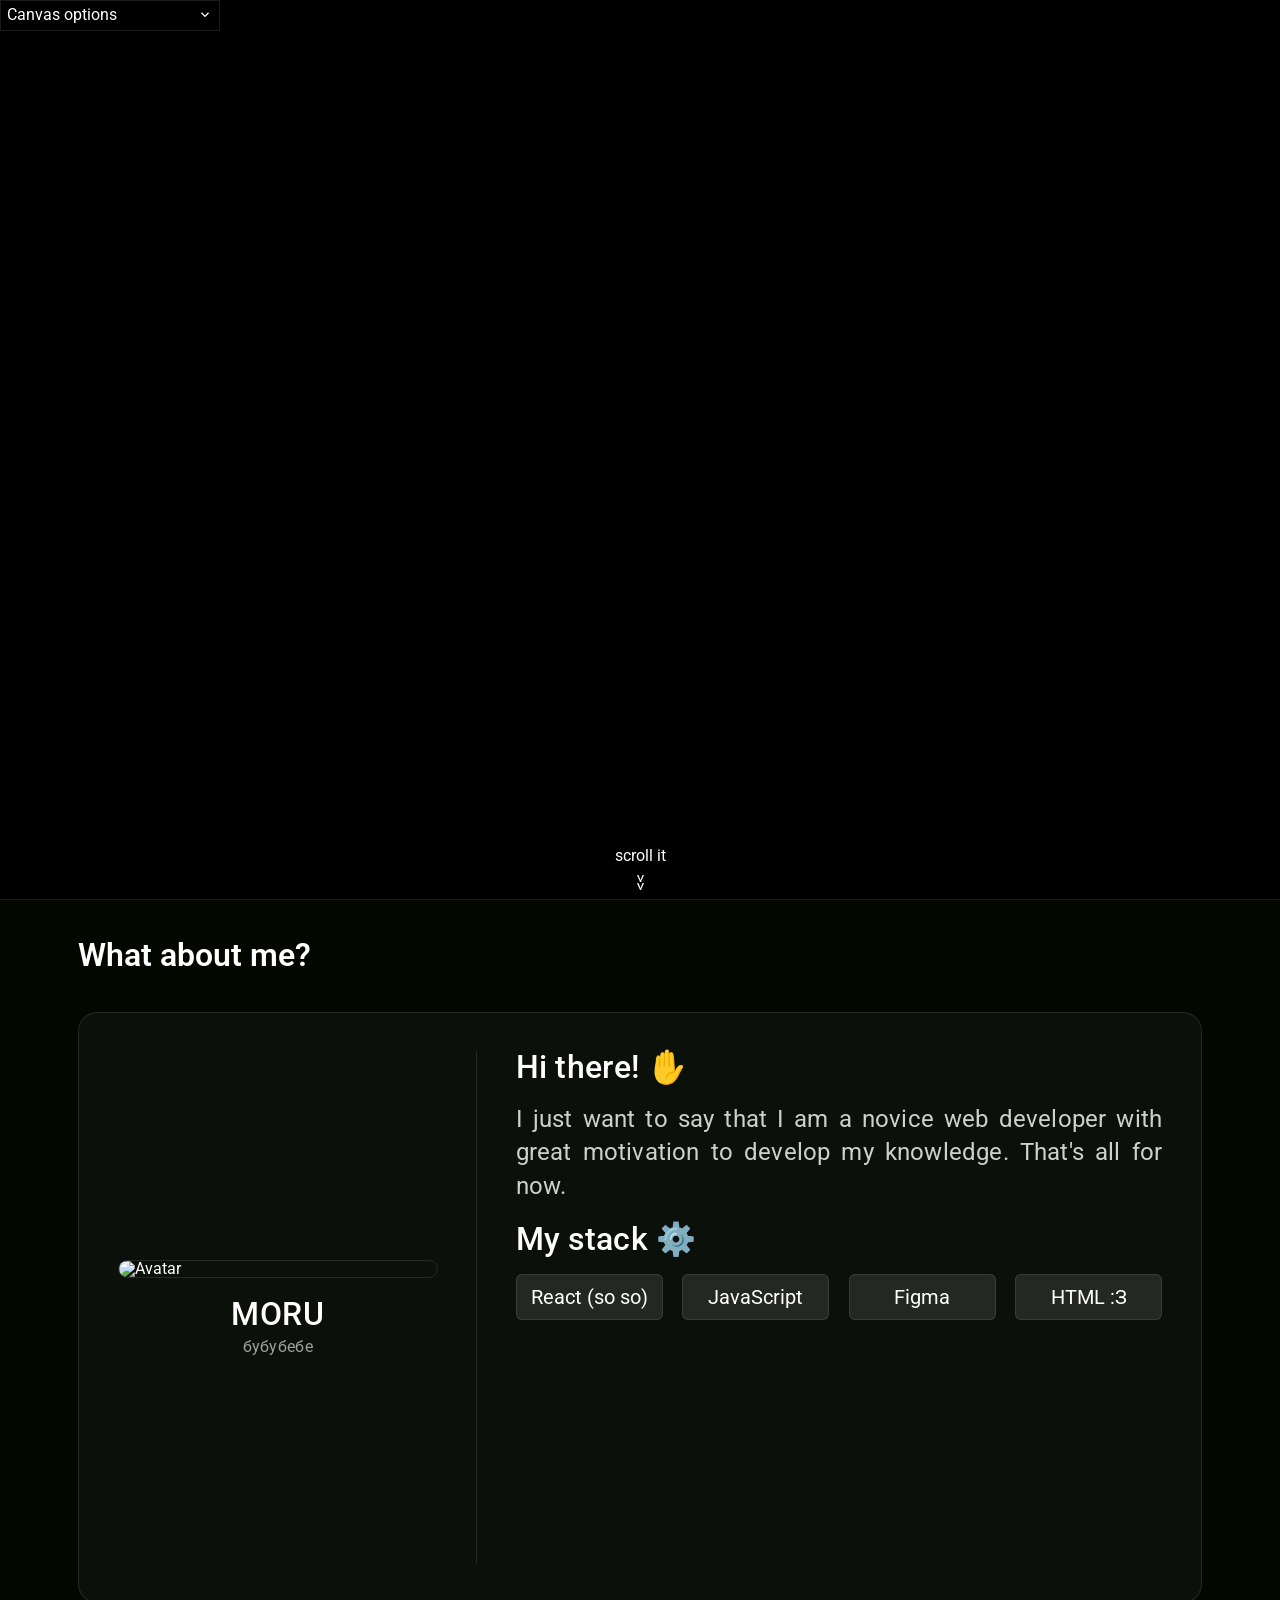
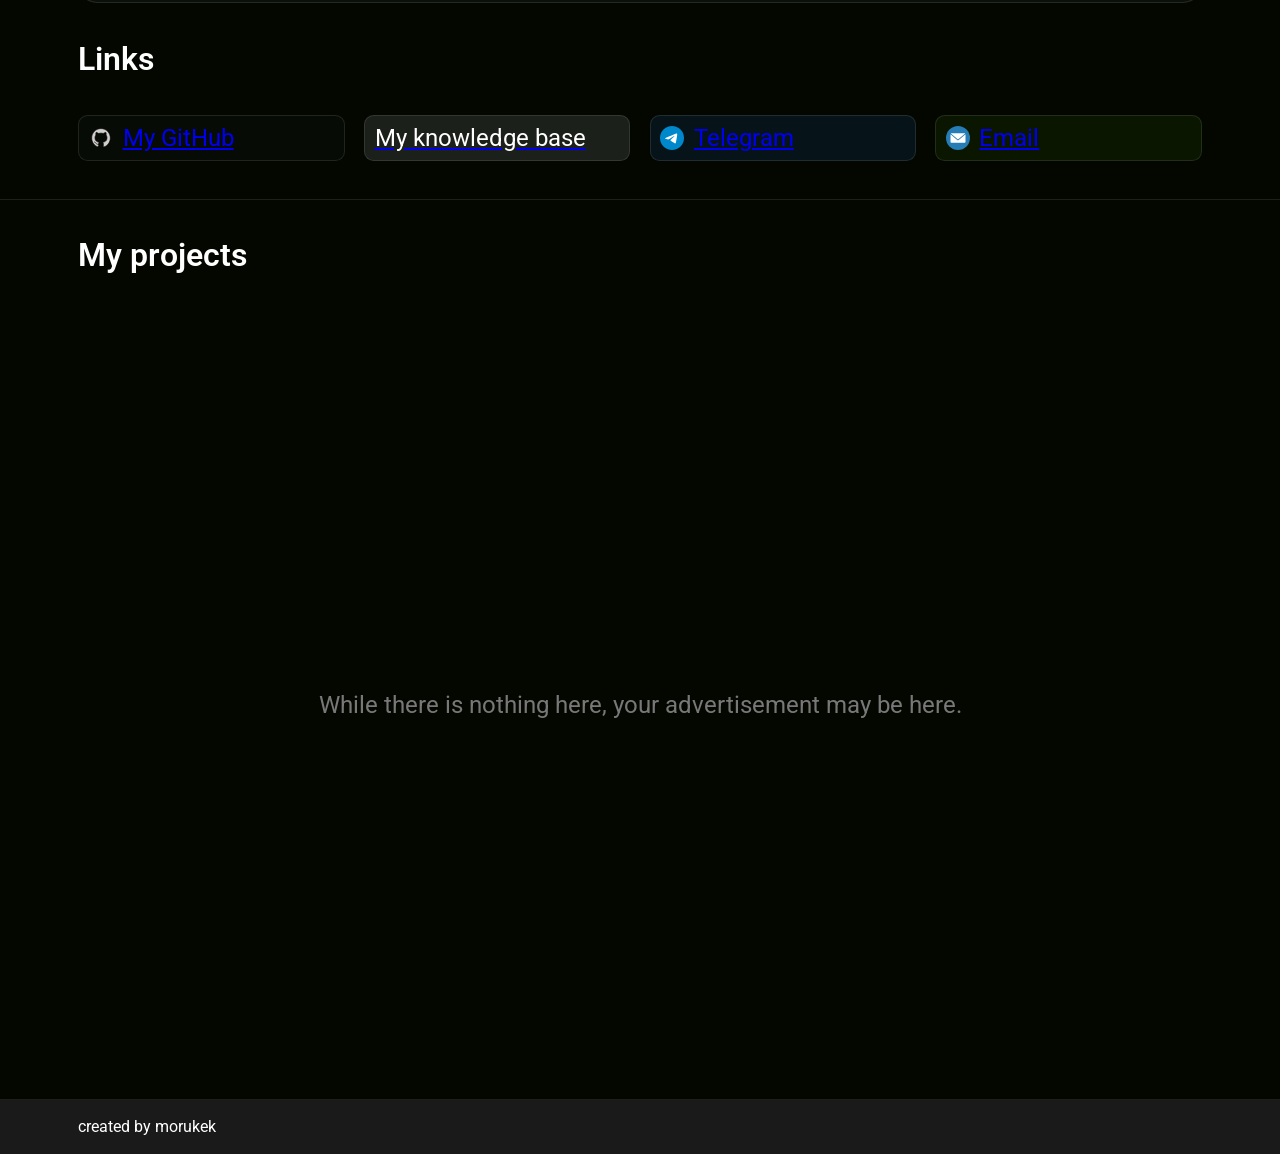
==== commit 9743db19: "Hehe... snakes" ====
--- a/index.html
+++ b/index.html
@@ -10,29 +10,40 @@
     <link rel="preconnect" href="https://fonts.googleapis.com">
     <link rel="preconnect" href="https://fonts.gstatic.com" crossorigin>
     <link href="https://fonts.googleapis.com/css2?family=Roboto:ital,wght@0,100..900;1,100..900&display=swap" rel="stylesheet">
-    <link rel="stylesheet" href="styles/main.css">
+    <link rel="stylesheet" href="styles/reset.css">
+    <link rel="stylesheet" href="styles/variables.css">
+    <link rel="stylesheet" href="styles/index.css">
     <title>It`s just a website</title>
 </head>
 <body>
     <canvas class="canvas"></canvas>
+    <div class="canvas-options">
+        <div class="canvas-options__dropdown-toggle">
+            <p class="canvas-options__title">Canvas options</p>
+            <img src="assets/icons/dropdown-arrow-24.svg" alt="Arrow" class="canvas-options__dropdown-arrow">
+        </div>
+        <div class="canvas-options__dropdown-menu">
+            <div class="canvas-options__dropdown-menu-content"></div>
+        </div>
+    </div>
     <div class="page">
         <main class="main">
             <section class="section section--hero">
                 <div class="section__inner section__inner--hero">
                     <h1 class="font--biggest typewriter"></h1>
-                    <p class="font--small scroll-indicator">scroll it<br><span class="scroll-indicator__arrow">>></span></p>
+                    <p class="scroll-indicator">scroll it<br><span class="scroll-indicator__arrow">>></span></p>
                 </div>
             </section>
             <section class="section section--about">
                 <div class="section__inner section__inner--about">
-                    <h1 class="font--biggest section__title">What about me?</h1>
+                    <h1 class="section__title">What about me?</h1>
                     <div class="about">
                         <div class="about__left">
                             <div class="about__left-inner">
                                 <img src="https://avatars.githubusercontent.com/u/147768573" alt="Avatar" title="It`s me" class="about__avatar">
                                 <div class="about__name">
-                                    <p class="font--biggest about__name-text">Oleg Mikhailov</p>
-                                    <p class="font--small about__name-subtext">just Oleg</p>
+                                    <p class="about__name-text">MORU</p>
+                                    <p class="about__name-subtext">бубубебе</p>
                                 </div>
                             </div>
 
@@ -41,56 +52,55 @@
                         <div class="about__separator about__separator--horizontal"></div>
                         <div class="about__right">
                             <div class="about__right-inner">
-                                <p class="font--big about__subtitle about__subtitle--greeting">Hi there! <span class="about__emoji">✋</span></p>
-                                <p class="font--normal about__text">I just want to say that I am a novice web developer with great motivation to develop my knowledge. That's all for now.</p>
-                                <p class="font--big about__subtitle about__subtitle--stack">My stack <span class="about__emoji">⚙️</span></p>
+                                <p class="about__subtitle about__subtitle--greeting">Hi there! <span class="about__emoji">✋</span></p>
+                                <p class="about__text">I just want to say that I am a novice web developer with great motivation to develop my knowledge. That's all for now.</p>
+                                <p class="about__subtitle about__subtitle--stack">My stack <span class="about__emoji">⚙️</span></p>
                                 <div class="stack">
-                                    <p class="font--normal stack__item">React (so so)</p>
-                                    <p class="font--normal stack__item">JavaScript</p>
-                                    <p class="font--normal stack__item">Figma</p>
-                                    <p class="font--normal stack__item">Linux</p>
-                                    <p class="font--normal stack__item">HTML :З</p>
+                                    <p class="stack__item">React (so so)</p>
+                                    <p class="stack__item">JavaScript</p>
+                                    <p class="stack__item">Figma</p>
+                                    <p class="stack__item">HTML :З</p>
                                 </div>
                             </div>
                         </div>
-                        <!-- <div class="about__separator about__separator--horizontal"></div> -->
                     </div>
-                    <h1 class="font--biggest section__title">Links</h1>
+                    <h1 class="section__title">Links</h1>
                     <div class="links">
-                        <a href="/" class="link link--knowledge-base">
-                            <p class="font--big link__text">Knowledge base</p>
+                        <a href="https://github.com/justMORU" target="_blank" class="link link--github">
+                            <img src="assets/icons/github.svg" alt="hi" class="link__icon">
+                            <p class="link__text">My GitHub</p>
                         </a>
-                        <a href="https://t.me/nowyouhavemynickname" class="link link--telegram">
+                        <a href="/knowledge-base-by-moru" target="_blank" class="link link--knowledge-base">
+                            <p class="link__text">My knowledge base</p>
+                        </a>
+                        <a href="https://t.me/justMORU" target="_blank" class="link link--telegram">
                             <img src="assets/icons/telegram.svg" alt="hi" class="link__icon">
-                            <p class="font--big link__text">Telegram me</p>
+                            <p class="link__text">Telegram</p>
                         </a>
-                        <a href="mailto:its.just68@mail.ru" class="link link--email">
+                        <a href="mailto:its.justMORU@mail.ru" class="link link--email">
                             <img src="assets/icons/mail.svg" alt="hi" class="link__icon">
-                            <p class="font--big link__text">Email me</p>
-                        </a>
-                        <a href="https://github.com/just68" class="link link--github">
-                            <img src="assets/icons/github.svg" alt="hi" class="link__icon">
-                            <p class="font--big link__text">My GitHub</p>
+                            <p class="link__text">Email</p>
                         </a>
                     </div>
                 </div>
             </section>
             <section class="section section--projects">
                 <div class="section__inner section__inner--projects">
-                    <h1 class="font--biggest section__title">My projects</h1>
+                    <h1 class="section__title">My projects</h1>
                     <div class="projects">
-                        <p class="font--normal projects__placeholder">While there is nothing here, your advertisement may be here.</p>
+                        <p class="projects__placeholder">While there is nothing here, your advertisement may be here.</p>
                     </div>
                 </div>
             </section>
         </main>
         <footer class="footer">
             <div class="footer__inner">
-                <p class="font--normal footer__copyright">&copy; 2025 - just68</p>
+                <p class="footer__copyright">created by morukek</p>
             </div>
         </footer>
     </div>
-    <script src="scripts/canvas-animation.js"></script>
+    <script src="scripts/canvas-options-behaviour.js" type="module"></script>
+    <script src="scripts/canvas-animation.js" type="module"></script>
     <script src="scripts/scroll-magnet.js"></script>
     <script src="scripts/typewriter.js"></script>
 </body>
--- a/styles/variables.css
+++ b/styles/variables.css
@@ -0,0 +1,18 @@
+:root {
+  --offset-small: 1.2em;
+  --offset-normal: 2.4em;
+
+  --color-black: #000;
+  --color-white: #fff;
+  --color-gray: #787878;
+  --color-light-gray: rgba(255, 255, 255, 0.1);
+
+  --font-size-small: 0.7em;
+  --font-size-normal: 1em;
+  --font-size-medium: 1.5em;
+  --font-size-large: 2em;
+
+  --border-radius: 4px;
+  --blur-value: 6px;
+  --transition-duration: 0.2s;
+}
--- a/styles/index.css
+++ b/styles/index.css
@@ -0,0 +1,4 @@
+@import url("main.css");
+@import url("sections/hero.css");
+@import url("sections/about.css");
+@import url("sections/projects.css");
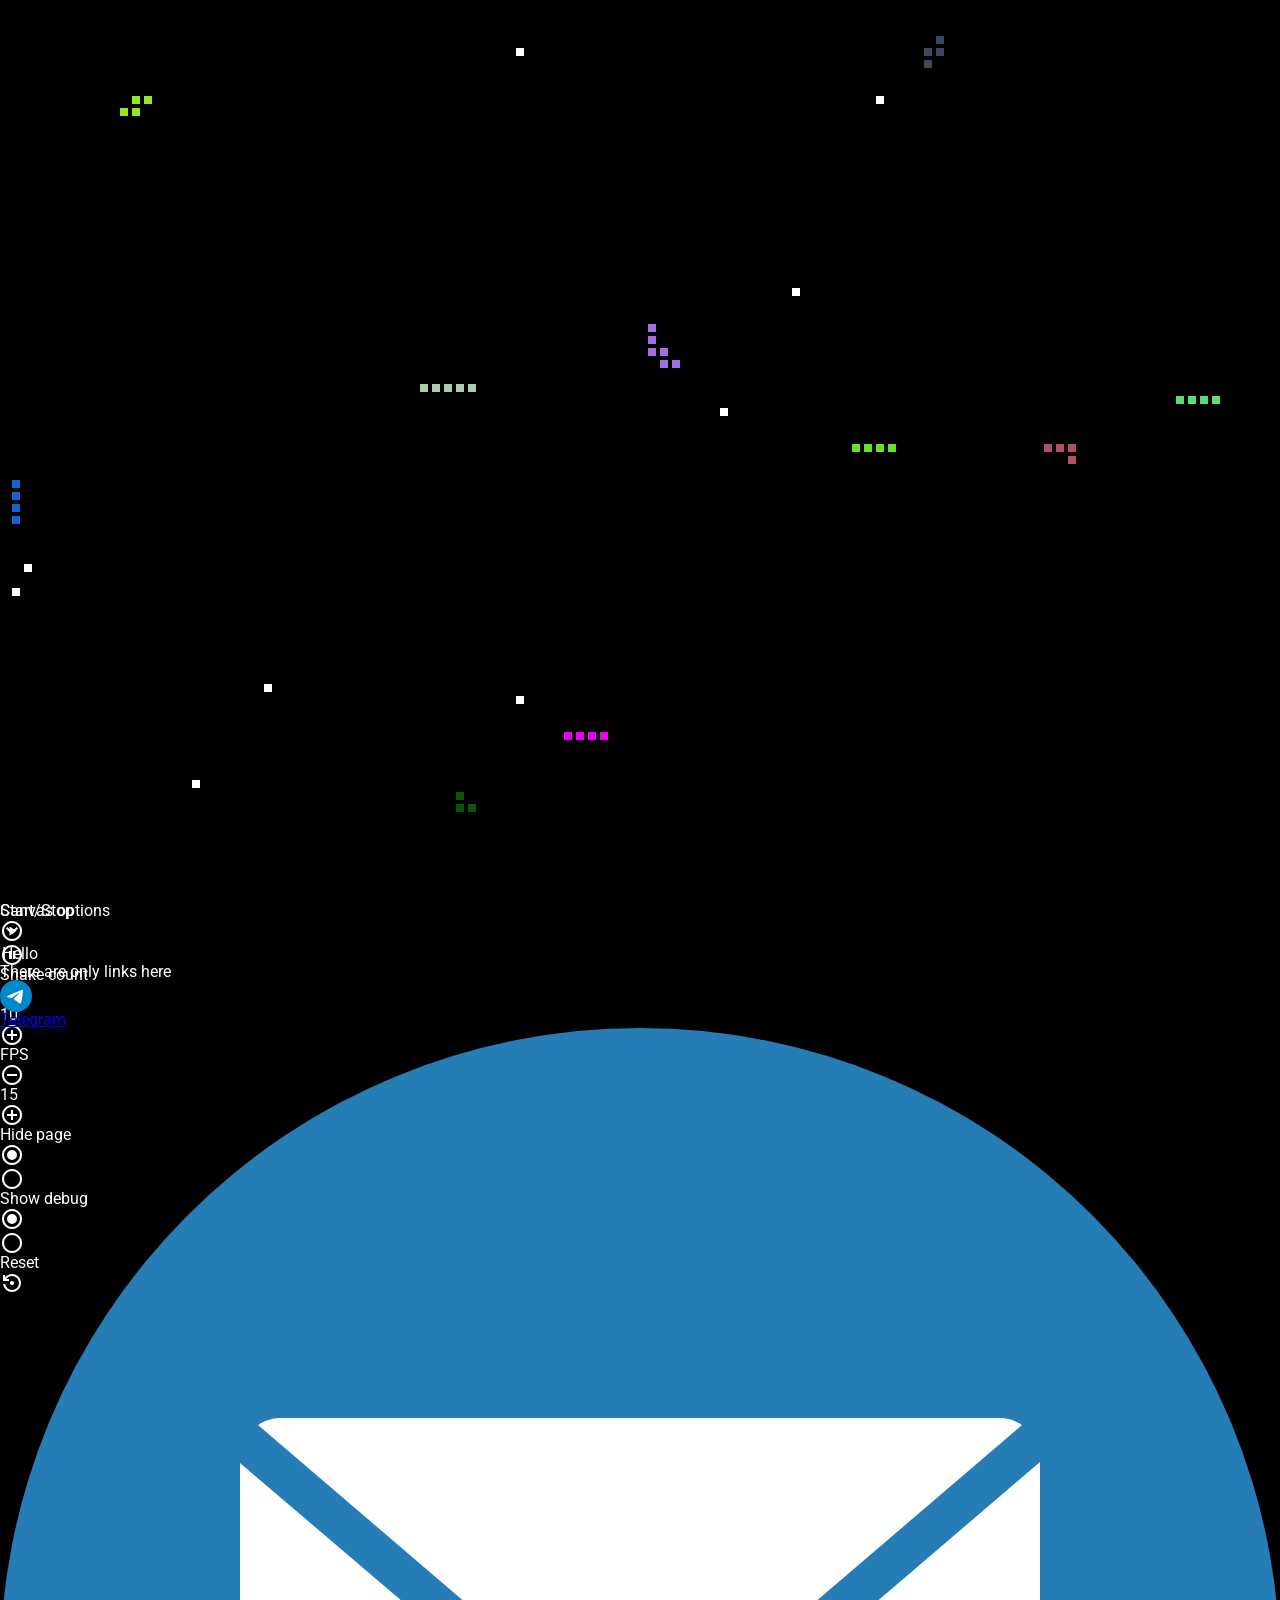
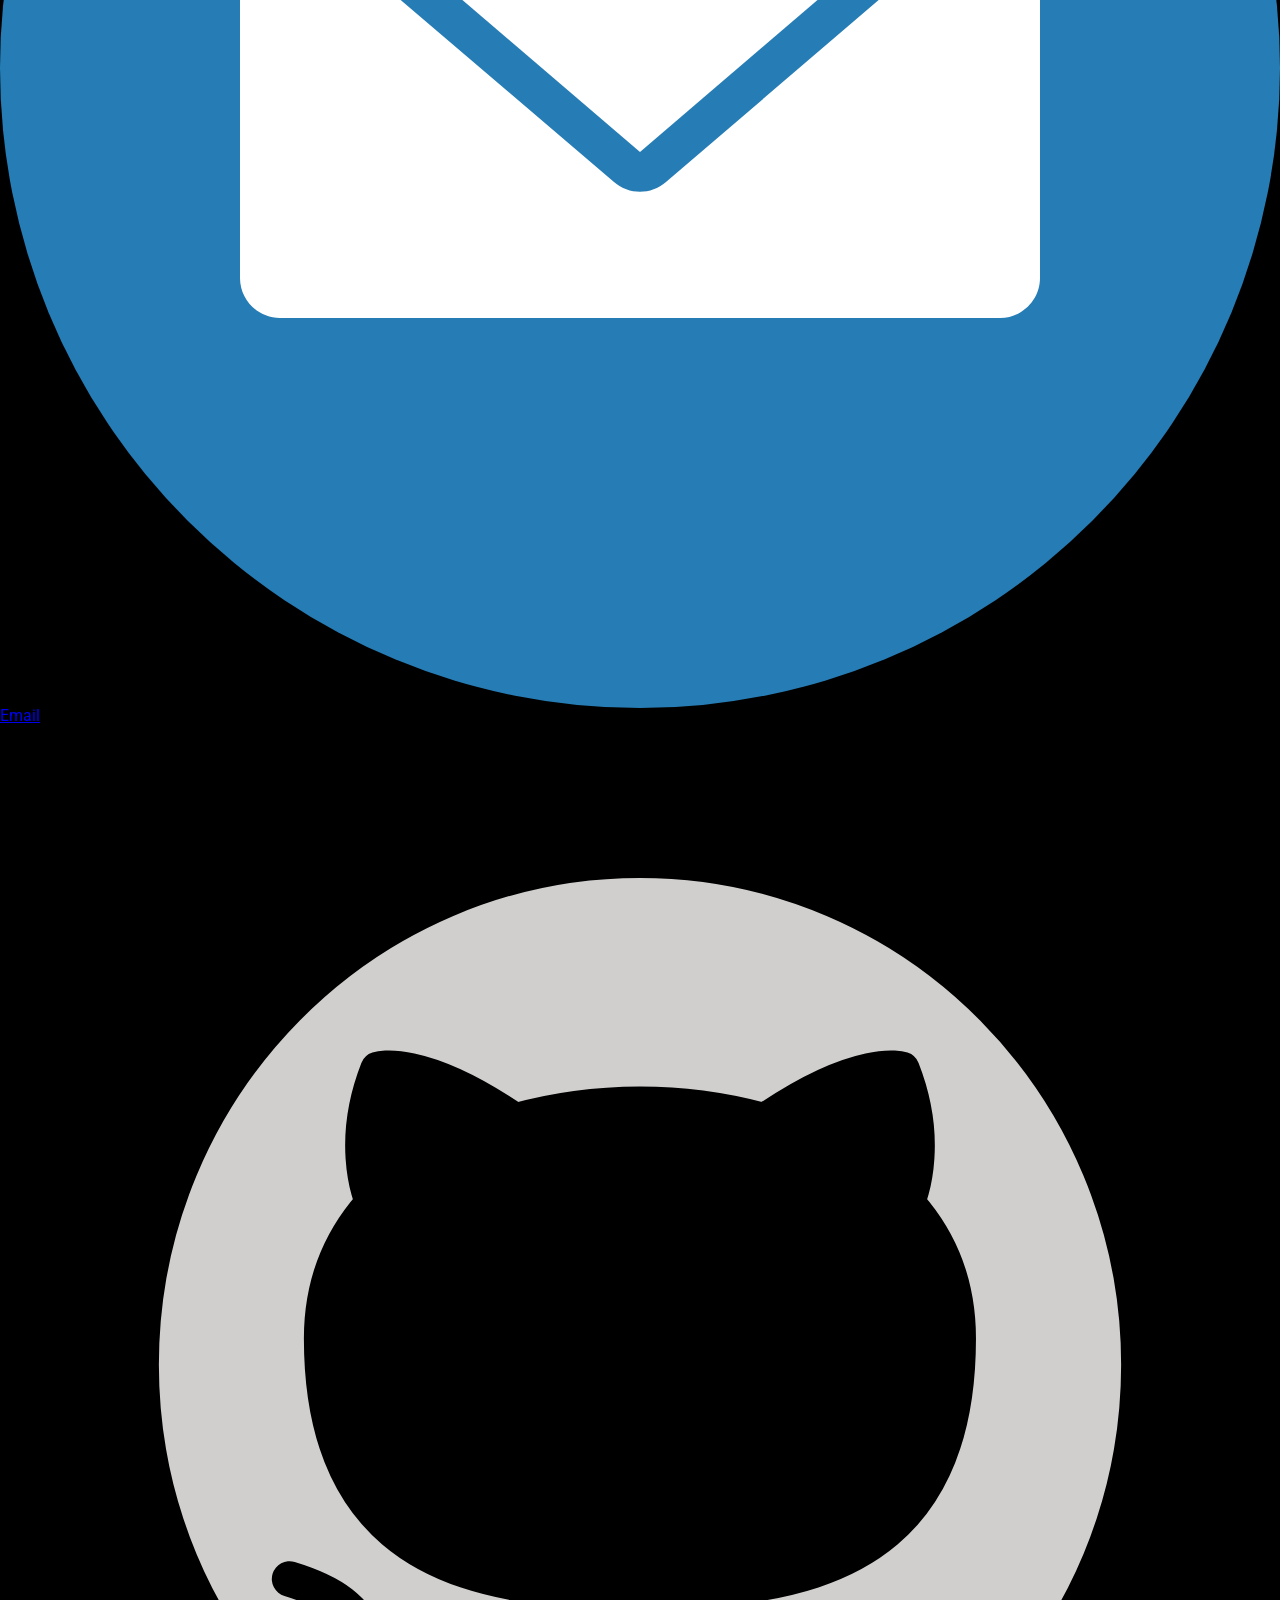
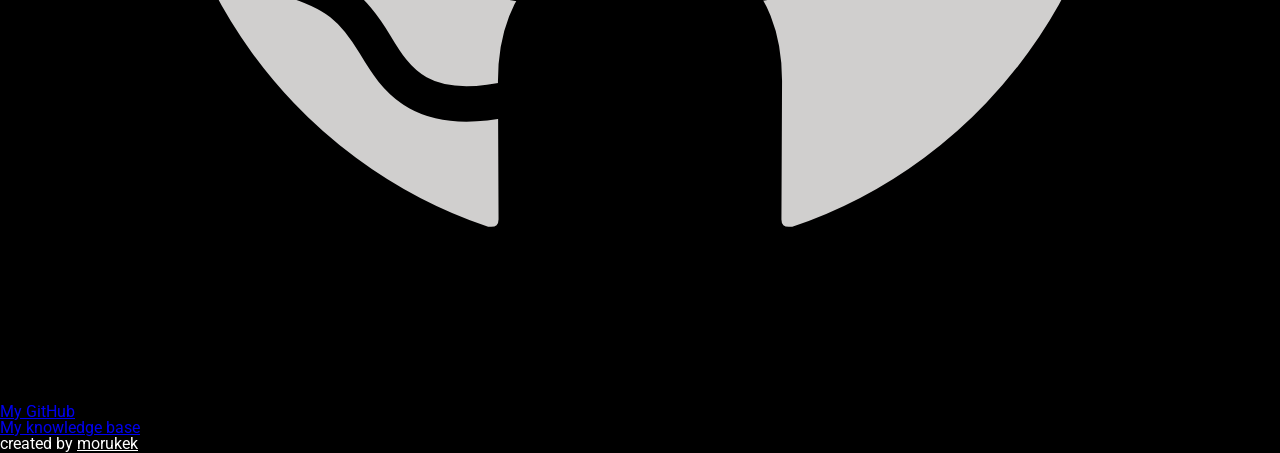
==== commit 03e216e7: "Just a big update" ====
--- a/index.html
+++ b/index.html
@@ -11,97 +11,54 @@
     <link rel="preconnect" href="https://fonts.gstatic.com" crossorigin>
     <link href="https://fonts.googleapis.com/css2?family=Roboto:ital,wght@0,100..900;1,100..900&display=swap" rel="stylesheet">
     <link rel="stylesheet" href="styles/reset.css">
-    <link rel="stylesheet" href="styles/variables.css">
-    <link rel="stylesheet" href="styles/index.css">
+    <link rel="stylesheet" href="styles/style.css">
     <title>It`s just a website</title>
 </head>
 <body>
     <canvas class="canvas"></canvas>
     <div class="canvas-options">
+        <div class="canvas-options__dropdown-menu">
+            <div class="canvas-options__dropdown-menu-content"></div>
+        </div>
         <div class="canvas-options__dropdown-toggle">
             <p class="canvas-options__title">Canvas options</p>
             <img src="assets/icons/dropdown-arrow-24.svg" alt="Arrow" class="canvas-options__dropdown-arrow">
         </div>
-        <div class="canvas-options__dropdown-menu">
-            <div class="canvas-options__dropdown-menu-content"></div>
+    </div>
+
+    <div class="page">
+        <div class="page__inner">
+            <div class="page__header">
+                <input type="text" autocomplete="off" spellcheck="false" class="input-field">
+            </div>
+            <div class="page__content">
+                <div class="links">
+                    <p class="links__title">There are only links here</p>
+                    <a href="https://t.me/nebudetVamMoegoTg" target="_blank" class="link link--telegram">
+                        <img src="assets/icons/telegram.svg" alt="hi" class="link__icon">
+                        <p class="link__text">Telegram</p>
+                    </a>
+                    <a href="mailto:morukek@mail.ru" class="link link--email">
+                        <img src="assets/icons/mail.svg" alt="hi" class="link__icon">
+                        <p class="link__text">Email</p>
+                    </a>
+                    <a href="https://github.com/morukek" target="_blank" class="link link--github">
+                        <img src="assets/icons/github.svg" alt="hi" class="link__icon">
+                        <p class="link__text">My GitHub</p>
+                    </a>
+                    <a href="/knowledge-base-by-moru" target="_blank" class="link link--knowledge-base">
+                        <p class="link__text">My knowledge base</p>
+                    </a>
+                </div>
+            </div>
+            <div class="page__footer">
+                <p class="page__footer-text">created by <a href="https://github.com/morukek">morukek</a></p>
+            </div>
+
         </div>
-    </div>
-    <div class="page">
-        <main class="main">
-            <section class="section section--hero">
-                <div class="section__inner section__inner--hero">
-                    <h1 class="font--biggest typewriter"></h1>
-                    <p class="scroll-indicator">scroll it<br><span class="scroll-indicator__arrow">>></span></p>
-                </div>
-            </section>
-            <section class="section section--about">
-                <div class="section__inner section__inner--about">
-                    <h1 class="section__title">What about me?</h1>
-                    <div class="about">
-                        <div class="about__left">
-                            <div class="about__left-inner">
-                                <img src="https://avatars.githubusercontent.com/u/147768573" alt="Avatar" title="It`s me" class="about__avatar">
-                                <div class="about__name">
-                                    <p class="about__name-text">MORU</p>
-                                    <p class="about__name-subtext">бубубебе</p>
-                                </div>
-                            </div>
-
-                        </div>
-                        <div class="about__separator about__separator--vertical"></div>
-                        <div class="about__separator about__separator--horizontal"></div>
-                        <div class="about__right">
-                            <div class="about__right-inner">
-                                <p class="about__subtitle about__subtitle--greeting">Hi there! <span class="about__emoji">✋</span></p>
-                                <p class="about__text">I just want to say that I am a novice web developer with great motivation to develop my knowledge. That's all for now.</p>
-                                <p class="about__subtitle about__subtitle--stack">My stack <span class="about__emoji">⚙️</span></p>
-                                <div class="stack">
-                                    <p class="stack__item">React (so so)</p>
-                                    <p class="stack__item">JavaScript</p>
-                                    <p class="stack__item">Figma</p>
-                                    <p class="stack__item">HTML :З</p>
-                                </div>
-                            </div>
-                        </div>
-                    </div>
-                    <h1 class="section__title">Links</h1>
-                    <div class="links">
-                        <a href="https://github.com/justMORU" target="_blank" class="link link--github">
-                            <img src="assets/icons/github.svg" alt="hi" class="link__icon">
-                            <p class="link__text">My GitHub</p>
-                        </a>
-                        <a href="/knowledge-base-by-moru" target="_blank" class="link link--knowledge-base">
-                            <p class="link__text">My knowledge base</p>
-                        </a>
-                        <a href="https://t.me/justMORU" target="_blank" class="link link--telegram">
-                            <img src="assets/icons/telegram.svg" alt="hi" class="link__icon">
-                            <p class="link__text">Telegram</p>
-                        </a>
-                        <a href="mailto:its.justMORU@mail.ru" class="link link--email">
-                            <img src="assets/icons/mail.svg" alt="hi" class="link__icon">
-                            <p class="link__text">Email</p>
-                        </a>
-                    </div>
-                </div>
-            </section>
-            <section class="section section--projects">
-                <div class="section__inner section__inner--projects">
-                    <h1 class="section__title">My projects</h1>
-                    <div class="projects">
-                        <p class="projects__placeholder">While there is nothing here, your advertisement may be here.</p>
-                    </div>
-                </div>
-            </section>
-        </main>
-        <footer class="footer">
-            <div class="footer__inner">
-                <p class="footer__copyright">created by morukek</p>
-            </div>
-        </footer>
     </div>
     <script src="scripts/canvas-options-behaviour.js" type="module"></script>
     <script src="scripts/canvas-animation.js" type="module"></script>
-    <script src="scripts/scroll-magnet.js"></script>
-    <script src="scripts/typewriter.js"></script>
+    <script src="scripts/init-console.js" type="module"></script>
 </body>
 </html>
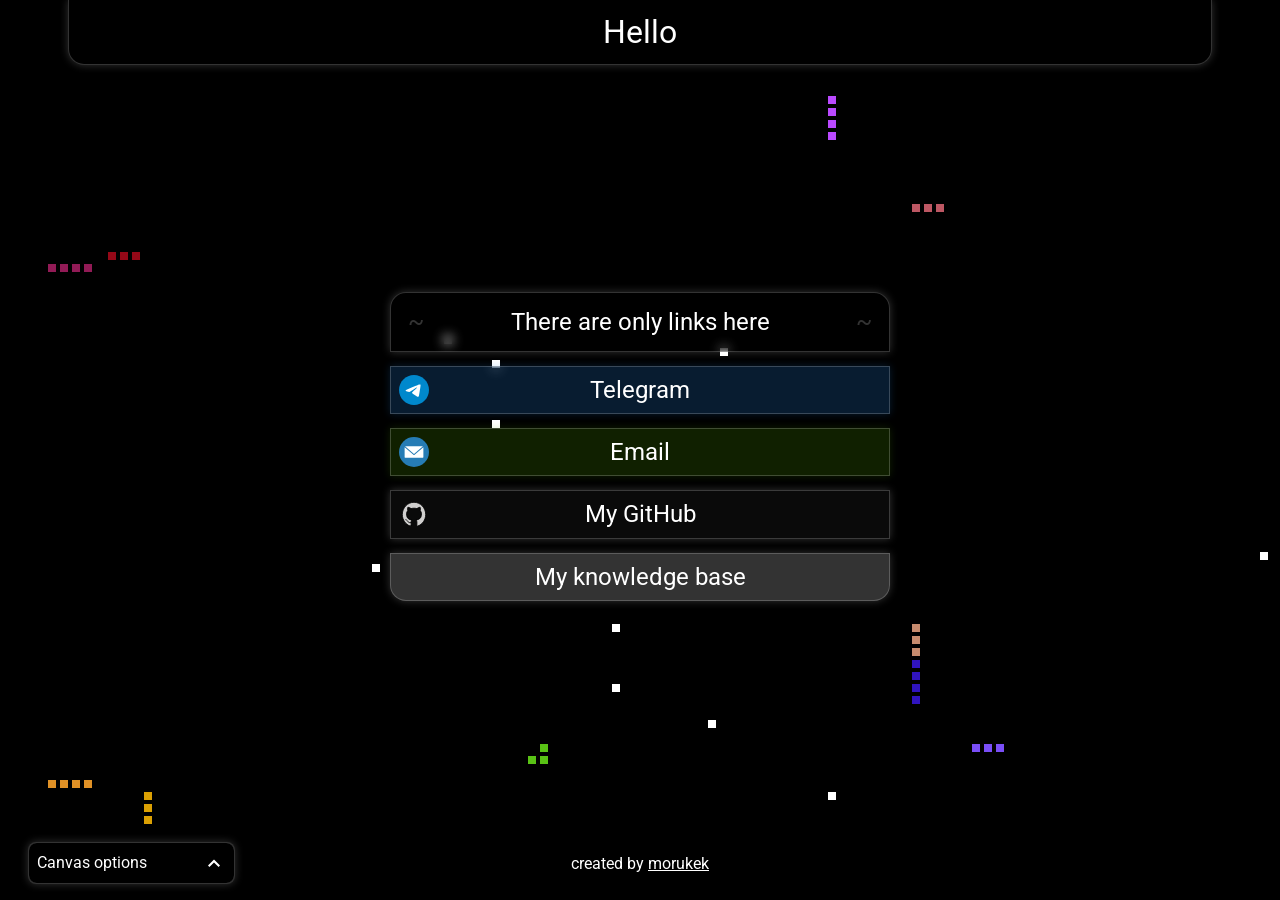
==== commit 95a2431e: "Just improvements to the big update" ====
--- a/index.html
+++ b/index.html
@@ -25,7 +25,6 @@
             <img src="assets/icons/dropdown-arrow-24.svg" alt="Arrow" class="canvas-options__dropdown-arrow">
         </div>
     </div>
-
     <div class="page">
         <div class="page__inner">
             <div class="page__header">
@@ -54,11 +53,9 @@
             <div class="page__footer">
                 <p class="page__footer-text">created by <a href="https://github.com/morukek">morukek</a></p>
             </div>
-
         </div>
     </div>
-    <script src="scripts/canvas-options-behaviour.js" type="module"></script>
-    <script src="scripts/canvas-animation.js" type="module"></script>
     <script src="scripts/init-console.js" type="module"></script>
+    <script src="scripts/init-canvas.js" type="module"></script>
 </body>
 </html>
--- a/styles/style.css
+++ b/styles/style.css
@@ -0,0 +1,296 @@
+/* Canvas */
+.canvas {
+    position: fixed;
+    top: 0;
+    left: 0;
+    z-index: -1;
+}
+
+/* Canvas options */
+.canvas-options {
+    position: fixed;
+    bottom: 1em;
+    left: 1.75em;
+    width: fit-content;
+    background-color: rgba(0, 0, 0, 0.2);
+    box-shadow: 0 0 8px 0 rgba(255, 255, 255, 0.2);
+    border: 1px solid rgba(255, 255, 255, 0.2);
+    border-radius: 8px;
+    backdrop-filter: blur(6px);
+    z-index: 1000;
+    overflow: hidden;
+}
+
+.canvas-options__dropdown-toggle {
+    display: flex;
+    flex-direction: row;
+    justify-content: space-between;
+    align-items: center;
+    padding: 0.5em;
+    outline: 1px solid rgba(255, 255, 255, 0.2);
+    border-radius: 8px;
+}
+
+.canvas-options__dropdown-toggle:hover {
+    cursor: pointer;
+}
+
+.canvas-options__dropdown-arrow {
+    width: 1.5em;
+    transform: rotateX(180deg);
+    transition: transform 0.3s ease;
+}
+
+.canvas-options__dropdown-arrow.active {
+    transform: rotateX(0deg);
+}
+
+.canvas-options__title {
+    font-size: 1em;
+}
+
+.canvas-options__dropdown-menu {
+    overflow: hidden;
+    transition: height 0.3s ease;
+}
+
+.canvas-options__dropdown-menu-content {
+    display: flex;
+    flex-direction: column;
+    gap: 0.5em;
+    padding: 0.5em;
+}
+
+.canvas-options__option {
+    display: flex;
+    flex-direction: row;
+    justify-content: space-between;
+    align-items: center;
+    gap: 0.5em;
+}
+
+.canvas-options__option-title {
+    font-size: 1em;
+}
+
+.canvas-options__icon {
+    width: 1.8em;
+    cursor: pointer;
+}
+
+.canvas-options__icon.hidden {
+    display: none;
+}
+
+.canvas-options__count-control {
+    display: flex;
+    flex-direction: row;
+    align-items: center;
+    gap: 0.5em;
+}
+
+.canvas-options__increase-decrease-icon {
+    width: 1.8em;
+    cursor: pointer;
+}
+
+.canvas-options__count-text {
+    display: inline-block;
+    min-width: 1.2em;
+    text-align: center;
+    font-size: 1em;
+}
+
+.canvas-options__reset-icon {
+    width: 1.8em;
+    cursor: pointer;
+}
+
+/* Page */
+.page {
+    opacity: 1;
+    transition: opacity 0.3s ease;
+}
+
+.page.hidden {
+    opacity: 0;
+}
+
+.page__inner {
+    display: flex;
+    flex-direction: column;
+    width: 1200px;
+    max-width: 100%;
+    margin: 0 auto;
+    padding: 0 1.75em;
+    min-height: 100vh;
+}
+
+/* Page header */
+.page__header {
+    padding: 0.75em 1.75em;
+    background-color: rgba(0, 0, 0, 0.2);
+    box-shadow: 0 0 8px 0 rgba(255, 255, 255, 0.2);
+    border: 1px solid rgba(255, 255, 255, 0.2);
+    border-top: 0;
+    border-bottom-left-radius: 16px;
+    border-bottom-right-radius: 16px;
+    backdrop-filter: blur(6px);
+}
+.input-field {
+    width: 100%;
+    text-align: center;
+    font-size: 2em;
+}
+
+/* Page content */
+.page__content {
+    flex-grow: 1;
+    display: flex;
+    flex-direction: column;
+    justify-content: center;
+    gap: 1.75em;
+
+}
+
+/* Page content > links */
+.links {
+    display: flex;
+    flex-direction: column;
+    flex-wrap: wrap;
+    gap: 0.875em;
+    width: 100%;
+    max-width: 500px;
+    margin: 0 auto;
+}
+
+.links__title {
+    position: relative;
+    padding: 0.7em;
+    text-align: center;
+    font-size: 1.5em;
+    background-color: rgba(0, 0, 0, 0.2);
+    box-shadow: 0 0 8px 0 rgba(255, 255, 255, 0.2);
+    backdrop-filter: blur(6px);
+    border: 1px solid rgba(255, 255, 255, 0.2);
+    border-top-left-radius: 16px;
+    border-top-right-radius: 16px;
+}
+
+.links__title::before, .links__title::after {
+    content: '~';
+    position: absolute;
+    top: 0.7em;
+    color: rgba(255, 255, 255, 0.2);
+}
+
+.links__title::before {
+    left: 0.7em;
+}
+
+.links__title::after {
+    right: 0.7em;
+}
+
+.link {
+    position: relative;
+    padding: 0.7em;
+    transition: border-radius 0.3s ease, transform 0.3s ease, background-color 0.3s ease, box-shadow 0.3s ease;
+    border: 1px solid rgba(255, 255, 255, 0.2);
+    backdrop-filter: blur(6px);
+}
+
+.link:link, .link:visited {
+    text-decoration: none;
+}
+
+.link:hover, .link:active {
+    transform: translateY(-6px) scale(1.005);
+}
+
+.link:last-child {
+    border-bottom-left-radius: 16px;
+    border-bottom-right-radius: 16px;
+}
+
+.link__icon {
+    position: absolute;
+    top: 0.5em;
+    left: 0.5em;
+    width: 1.9em;
+}
+
+.link__text {
+    text-align: center;
+    font-size: 1.5em;
+    white-space: nowrap;
+    font-weight: 400;
+    color: rgb(255, 255, 255);
+}
+
+.link--knowledge-base {
+    background-color: rgba(255, 255, 255, 0.2);
+    box-shadow: 0 0 8px 0 rgba(255, 255, 255, 0.2);
+}
+
+.link--telegram {
+    background-color: rgba(42, 141, 238, 0.2);
+    box-shadow: 0 0 8px 0 rgba(42, 141, 238, 0.2);
+}
+
+.link--telegram:hover {
+    background-color: rgba(42, 141, 238, 0.3);
+    box-shadow: 0 6px 16px 2px rgba(42, 141, 238, 0.3);
+}
+
+.link--email {
+    background-color: rgba(80, 160, 0, 0.2);
+    box-shadow: 0 0 8px 0 rgba(80, 160, 0, 0.2);
+}
+
+.link--email:hover {
+    background-color: rgba(80, 160, 0, 0.3);
+    box-shadow: 0 6px 16px 2px rgba(80, 160, 0, 0.3);
+}
+
+.link--github {
+    background-color: rgba(51, 51, 51, 0.2);
+    box-shadow: 0 0 8px 0 rgba(255, 255, 255, 0.2);
+}
+
+.link--github:hover {
+    background-color: rgba(51, 51, 51, 0.3);
+    box-shadow: 0 6px 16px 2px rgba(255, 255, 255, 0.3);
+}
+
+.link--knowledge-base:hover {
+    background-color: rgba(255, 255, 255, 0.3);
+    box-shadow: 0 6px 16px 2px rgba(255, 255, 255, 0.3);
+}
+
+.link--knowledge-base > .link__text {
+    color: #ffffff;
+}
+
+/* Page footer */
+.page__footer {
+    padding: 1.75em;
+}
+
+.page__footer-text {
+    text-align: center;
+    font-size: 1em;
+}
+
+/* Media */
+@media screen and (max-width: 768px) {
+    html {
+        font-size: 14px;
+    }
+}
+
+@media screen and (max-width: 480px) {
+    html {
+        font-size: 12px;
+    }
+}
